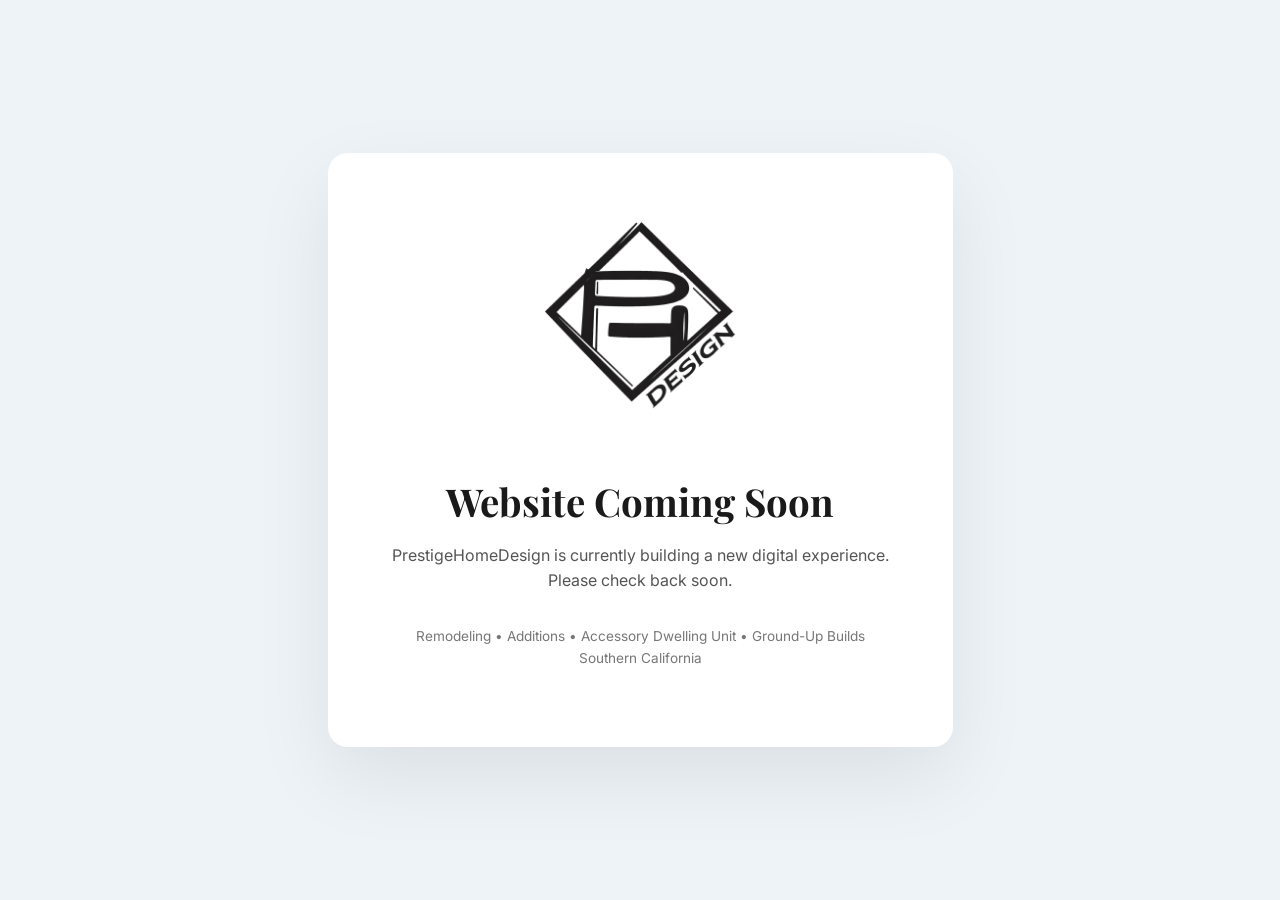
==== index.html @ 2f7fb012 "Update index.html" ====
<!DOCTYPE html>
<html lang="en">
<head>
  <meta charset="UTF-8" />
  <meta name="viewport" content="width=device-width, initial-scale=1" />
  <title>PrestigeHomeDesign | Coming Soon</title>

  <link rel="preconnect" href="https://fonts.googleapis.com">
  <link rel="preconnect" href="https://fonts.gstatic.com" crossorigin>
  <link href="https://fonts.googleapis.com/css2?family=Inter:wght@400;500&family=Playfair+Display:wght@500&display=swap" rel="stylesheet">

  <style>
    body {
      margin: 0;
      min-height: 100vh;
      display: grid;
      place-items: center;
      background: #eef3f8; /* same blue tone */
      font-family: "Inter", sans-serif;
      color: #1a1a1a;
    }

    .card {
      background: #ffffff;
      padding: 4rem;
      border-radius: 20px;
      max-width: 520px;
      text-align: center;
      box-shadow: 0 30px 80px rgba(0,0,0,0.08);
    }

    img {
      max-width: 200px;
      margin-bottom: 2rem;
    }

    h1 {
      font-family: "Playfair Display", serif;
      font-size: 2.4rem;
      margin-bottom: 1rem;
    }

    p {
      color: #555;
      line-height: 1.6;
    }

    .small {
      margin-top: 2rem;
      font-size: 0.85rem;
      color: #777;
    }
  </style>
</head>

<body>
  <div class="card">
    <img src="/assets/uploads/phd-logo.png" alt="PrestigeHomeDesign logo" />

    <h1>Website Coming Soon</h1>
    <p>
      PrestigeHomeDesign is currently building a new digital experience.<br />
      Please check back soon.
    </p>

    <p class="small">
      Remodeling • Additions • Accessory Dwelling Unit • Ground-Up Builds<br />
      Southern California
    </p>
  </div>
</body>
</html>
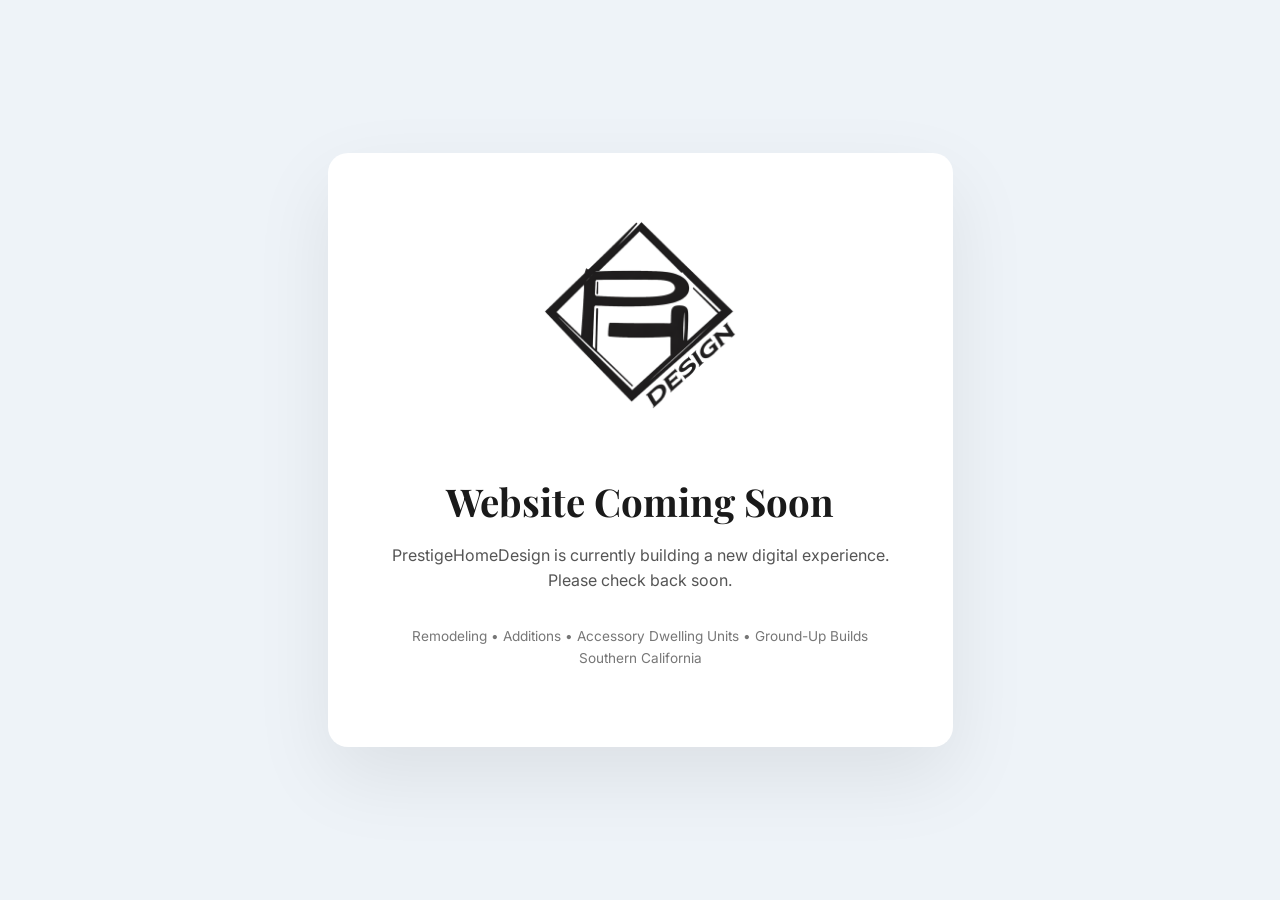
==== commit 5b6ebd6a: "Update index.html" ====
--- a/index.html
+++ b/index.html
@@ -64,7 +64,7 @@
     </p>
 
     <p class="small">
-      Remodeling • Additions • Accessory Dwelling Unit • Ground-Up Builds<br />
+      Remodeling • Additions • Accessory Dwelling Units • Ground-Up Builds<br />
       Southern California
     </p>
   </div>
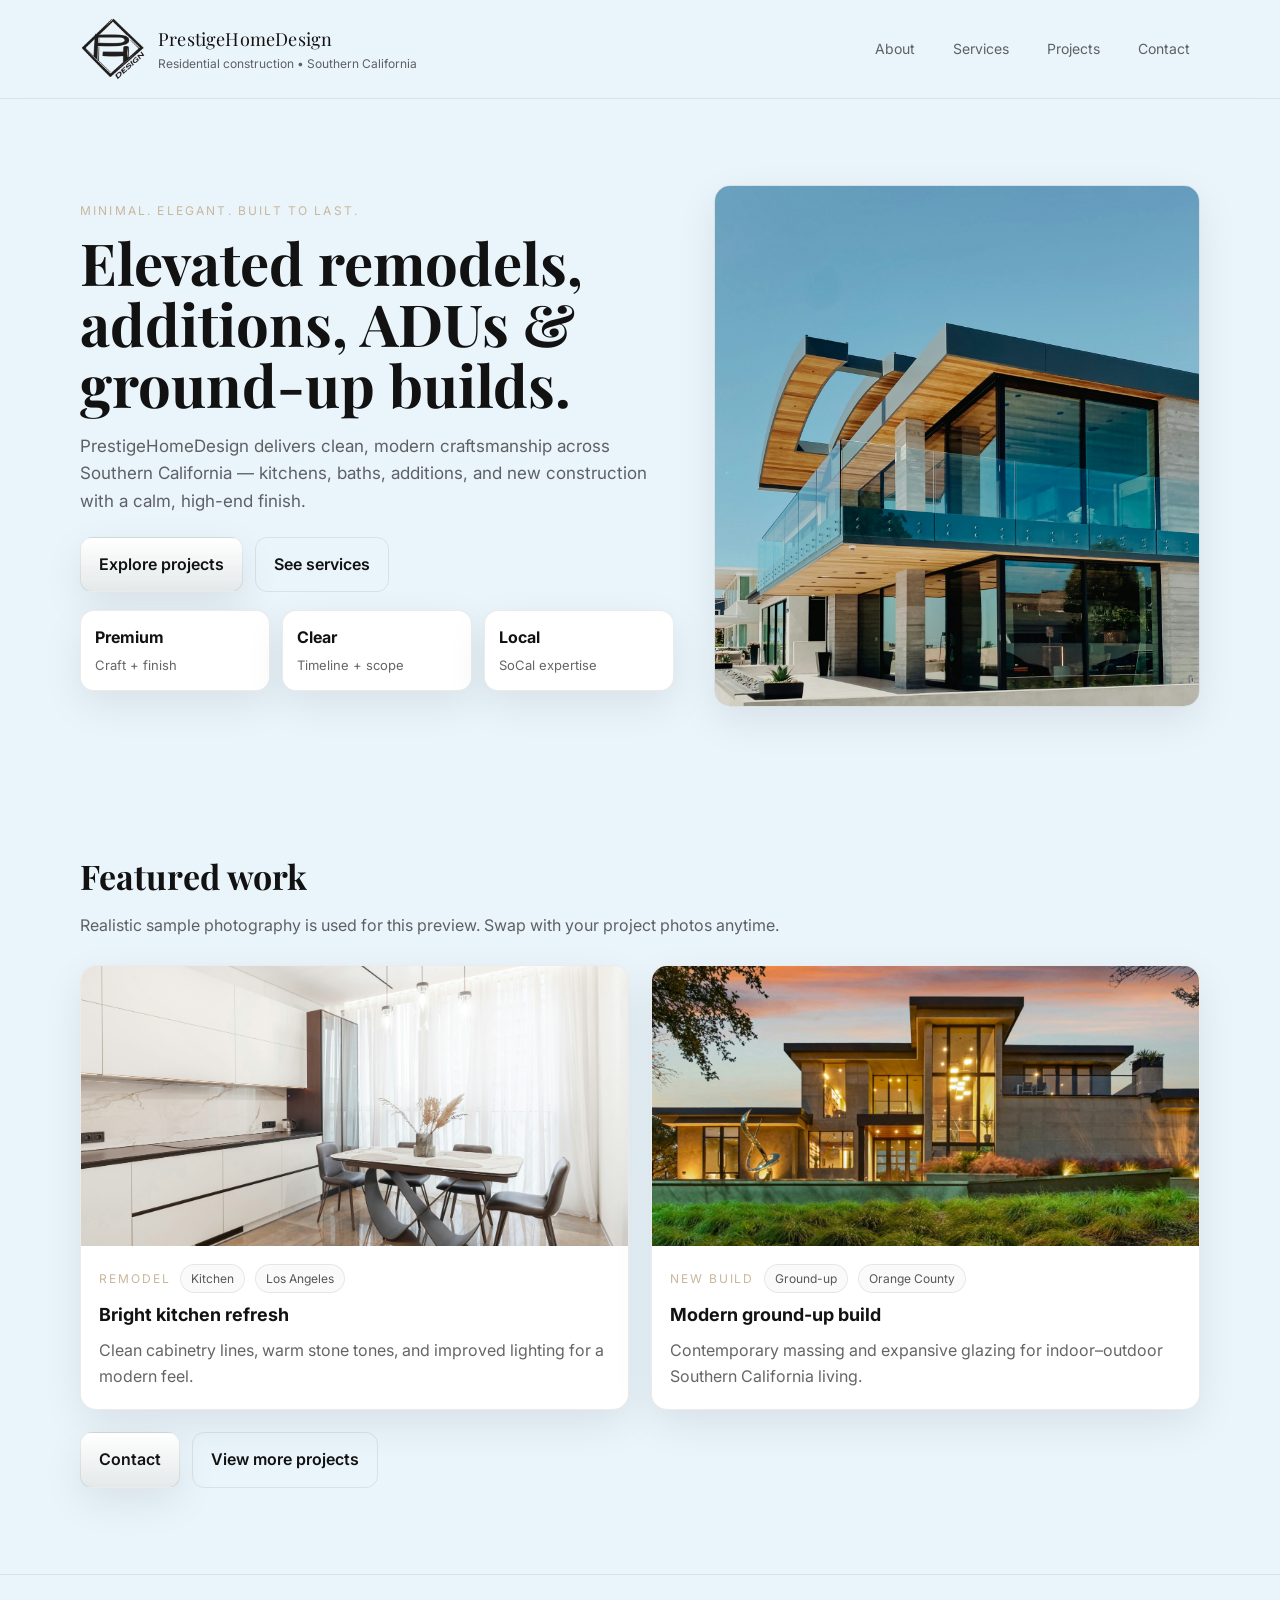
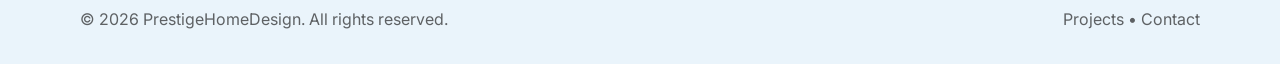
==== commit 64419dd6: "fix" ====
--- a/index.html
+++ b/index.html
@@ -1,72 +1,118 @@
-<!DOCTYPE html>
+<!doctype html>
 <html lang="en">
 <head>
-  <meta charset="UTF-8" />
+  <meta charset="utf-8" />
   <meta name="viewport" content="width=device-width, initial-scale=1" />
-  <title>PrestigeHomeDesign | Coming Soon</title>
+  <meta name="description" content="PrestigeHomeDesign delivers elevated remodels, additions, ADUs, and ground-up builds across Southern California." />
+  <title>PrestigeHomeDesign | Southern California Construction</title>
 
   <link rel="preconnect" href="https://fonts.googleapis.com">
   <link rel="preconnect" href="https://fonts.gstatic.com" crossorigin>
-  <link href="https://fonts.googleapis.com/css2?family=Inter:wght@400;500&family=Playfair+Display:wght@500&display=swap" rel="stylesheet">
+  <link href="https://fonts.googleapis.com/css2?family=Inter:wght@400;600;700&family=Playfair+Display:wght@500;600;700&display=swap" rel="stylesheet">
 
-  <style>
-    body {
-      margin: 0;
-      min-height: 100vh;
-      display: grid;
-      place-items: center;
-      background: #eef3f8; /* same blue tone */
-      font-family: "Inter", sans-serif;
-      color: #1a1a1a;
-    }
+  <link rel="stylesheet" href="styles.css" />
+  <script defer src="script.js"></script>
+  <script defer src="cms-content.js"></script>
+  <script src="https://identity.netlify.com/v1/netlify-identity-widget.js"></script>
+</head>
+<body data-page="home">
+  <a class="skip-link" href="#main">Skip to content</a>
 
-    .card {
-      background: #ffffff;
-      padding: 4rem;
-      border-radius: 20px;
-      max-width: 520px;
-      text-align: center;
-      box-shadow: 0 30px 80px rgba(0,0,0,0.08);
-    }
+  <header class="site-header">
+    <div class="container header-inner">
+      <a class="brand" href="index.html" aria-label="PrestigeHomeDesign Home">
+        <img id="brandLogo" class="brand-logo" src="" alt="PrestigeHomeDesign logo" hidden />
+        <div>
+          <div class="brand-name" id="brandName">PrestigeHomeDesign</div>
+          <div class="brand-tag" id="brandTagline">Residential construction • Southern California</div>
+        </div>
+      </a>
 
-    img {
-      max-width: 200px;
-      margin-bottom: 2rem;
-    }
+      <nav class="nav" aria-label="Primary navigation">
+        <button class="mobile-toggle" type="button" data-nav-toggle aria-expanded="false" aria-controls="nav-links">
+          Menu
+        </button>
+        <div id="nav-links" class="nav-links" data-nav-links>
+          <a href="about.html">About</a>
+          <a href="services.html">Services</a>
+          <a href="projects.html">Projects</a>
+          <a href="contact.html">Contact</a>
+        </div>
+      </nav>
+    </div>
+  </header>
 
-    h1 {
-      font-family: "Playfair Display", serif;
-      font-size: 2.4rem;
-      margin-bottom: 1rem;
-    }
+  <main id="main">
+    <!-- HERO (matches your screenshot 1) -->
+    <section class="hero">
+      <div class="container hero-grid">
+        <div>
+          <div class="eyebrow" id="homeEyebrow">Minimal. Elegant. Built to last.</div>
+          <h1 id="homeHeadline">Elevated remodels, additions, ADUs & ground-up builds.</h1>
+          <p class="lead" id="homeLead">
+            PrestigeHomeDesign delivers clean, modern craftsmanship across Southern California — kitchens, baths,
+            additions, and new construction with a calm, high-end finish.
+          </p>
 
-    p {
-      color: #555;
-      line-height: 1.6;
-    }
+          <div class="actions">
+            <a class="btn btn-accent" id="ctaPrimary" href="projects.html">Explore projects</a>
+            <a class="btn btn-ghost" id="ctaSecondary" href="services.html">See services</a>
+          </div>
 
-    .small {
-      margin-top: 2rem;
-      font-size: 0.85rem;
-      color: #777;
-    }
-  </style>
-</head>
+          <div class="metrics" aria-label="Highlights">
+            <div class="metric">
+              <span class="metric-value" id="m1Value">Premium</span>
+              <span class="metric-label" id="m1Label">Craft + finish</span>
+            </div>
+            <div class="metric">
+              <span class="metric-value" id="m2Value">Clear</span>
+              <span class="metric-label" id="m2Label">Timeline + scope</span>
+            </div>
+            <div class="metric">
+              <span class="metric-value" id="m3Value">Local</span>
+              <span class="metric-label" id="m3Label">SoCal expertise</span>
+            </div>
+          </div>
+        </div>
 
-<body>
-  <div class="card">
-    <img src="/assets/uploads/phd-logo.png" alt="PrestigeHomeDesign logo" />
+        <div class="hero-media" aria-label="Modern Southern California home exterior">
+          <img id="homeHeroImage" src="assets/img/hero-home.jpg" alt="Modern coastal home exterior with glass balcony and warm wood accents" />
+        </div>
+      </div>
+    </section>
 
-    <h1>Website Coming Soon</h1>
-    <p>
-      PrestigeHomeDesign is currently building a new digital experience.<br />
-      Please check back soon.
-    </p>
+    <!-- FEATURED WORK (matches your screenshot 2) -->
+    <section class="section">
+      <div class="container">
+        <div class="section-head">
+          <h2>Featured work</h2>
+          <p>Realistic sample photography is used for this preview. Swap with your project photos anytime.</p>
+        </div>
 
-    <p class="small">
-      Remodeling • Additions • Accessory Dwelling Units • Ground-Up Builds<br />
-      Southern California
-    </p>
-  </div>
+        <!-- Populated from content/projects.json (first 2 projects) -->
+        <div class="grid" id="featuredGrid" aria-label="Featured projects"></div>
+
+        <div class="actions" style="margin-top:22px;">
+          <a class="btn btn-accent" href="contact.html#form">Contact</a>
+          <a class="btn btn-ghost" href="projects.html">View more projects</a>
+        </div>
+      </div>
+    </section>
+  </main>
+
+  <footer class="site-footer">
+    <div class="container footer-inner">
+      <div>© <span id="year"></span> <span id="footerBrand">PrestigeHomeDesign</span>. All rights reserved.</div>
+      <div>
+        <a href="projects.html">Projects</a> •
+        <a href="contact.html">Contact</a>
+      </div>
+    </div>
+  </footer>
+
+  <script>
+    document.getElementById('year').textContent = new Date().getFullYear();
+  </script>
 </body>
 </html>
+
--- a/styles.css
+++ b/styles.css
@@ -0,0 +1,576 @@
+
+:root {
+  --bg: #eaf4fb;
+  --panel: #ffffff;
+  --text: #121212;
+  --muted: rgba(18, 18, 18, 0.65);
+  --line: rgba(0, 0, 0, 0.08);
+  --accent: #c9b79c; /* warm stone / SoCal luxury */
+  --shadow: 0 14px 40px rgba(0, 0, 0, 0.08);
+  --radius: 16px;
+  --container: 1120px;
+}
+
+* { box-sizing: border-box; }
+html { scroll-behavior: smooth; }
+body {
+  margin: 0;
+  background: var(--bg);
+  color: var(--text);
+  font-family: "Inter", system-ui, -apple-system, Segoe UI, Roboto, Arial, sans-serif;
+  line-height: 1.6;
+}
+
+img { max-width: 100%; display: block; }
+a { color: inherit; text-decoration: none; }
+a:hover { opacity: 0.85; }
+
+.container {
+  width: min(var(--container), calc(100% - 48px));
+  margin: 0 auto;
+}
+
+.skip-link {
+  position: absolute;
+  left: -999px;
+  top: 8px;
+  padding: 10px 12px;
+  background: #fff;
+  border: 1px solid var(--line);
+  border-radius: 10px;
+  z-index: 9999;
+}
+.skip-link:focus { left: 12px; }
+
+/* HEADER */
+.site-header {
+  position: sticky;
+  top: 0;
+  z-index: 50;
+  background: rgba(234, 244, 251, 0.92);
+  backdrop-filter: blur(10px);
+  border-bottom: 1px solid var(--line);
+}
+
+.header-inner {
+  display: flex;
+  justify-content: space-between;
+  align-items: center;
+  gap: 18px;
+  padding: 16px 0;
+}
+
+.brand {
+  display: flex;
+  align-items: center;
+  gap: 12px;
+  min-width: 220px;
+}
+.brand-mark {
+  width: 42px;
+  height: 42px;
+  border-radius: 10px;
+  display: grid;
+  place-items: center;
+  font-weight: 700;
+  border: 1px solid var(--line);
+  background: #fff;
+}
+.brand-name {
+  font-family: "Playfair Display", serif;
+  font-size: 18px;
+  letter-spacing: 0.01em;
+}
+.brand-tag {
+  font-size: 12px;
+  color: var(--muted);
+}
+
+.nav {
+  display: flex;
+  align-items: center;
+  gap: 14px;
+}
+
+.nav-links {
+  display: flex;
+  gap: 18px;
+  align-items: center;
+}
+
+.nav-links a {
+  font-size: 14px;
+  color: var(--muted);
+  padding: 8px 10px;
+  border-radius: 10px;
+}
+.nav-links a[aria-current="page"] {
+  color: var(--text);
+  background: rgba(0,0,0,0.04);
+  border: 1px solid var(--line);
+}
+.nav-links a:hover { color: var(--text); }
+
+.mobile-toggle {
+  display: none;
+  border: 1px solid var(--line);
+  background: #fff;
+  border-radius: 12px;
+  padding: 10px 12px;
+  cursor: pointer;
+}
+
+/* HERO */
+.hero {
+  padding: 86px 0 56px;
+}
+
+.hero-grid {
+  display: grid;
+  grid-template-columns: 1.1fr 0.9fr;
+  gap: 40px;
+  align-items: center;
+}
+
+.eyebrow {
+  text-transform: uppercase;
+  letter-spacing: 0.18em;
+  font-size: 12px;
+  color: var(--accent);
+  margin-bottom: 12px;
+}
+
+h1 {
+  font-family: "Playfair Display", serif;
+  font-size: clamp(40px, 5vw, 58px);
+  line-height: 1.05;
+  margin: 0 0 18px;
+}
+
+.lead {
+  font-size: 17px;
+  color: var(--muted);
+  max-width: 56ch;
+  margin: 0 0 22px;
+}
+
+.actions {
+  display: flex;
+  flex-wrap: wrap;
+  gap: 12px;
+  margin-top: 18px;
+}
+
+/* BUTTONS */
+.btn {
+  display: inline-flex;
+  align-items: center;
+  justify-content: center;
+  padding: 14px 18px;
+  border-radius: 12px;
+  border: 1px solid var(--line);
+  background: var(--panel);
+  box-shadow: var(--shadow);
+  transition: transform 0.2s ease, box-shadow 0.2s ease;
+  font-weight: 600;
+}
+.btn:hover {
+  transform: translateY(-2px);
+  box-shadow: 0 18px 50px rgba(0, 0, 0, 0.10);
+}
+.btn-ghost {
+  background: transparent;
+  box-shadow: none;
+}
+.btn-accent {
+  background: linear-gradient(180deg, #fff, rgba(201, 183, 156, 0.18));
+}
+
+.hero-media {
+  border-radius: var(--radius);
+  border: 1px solid var(--line);
+  overflow: hidden;
+  box-shadow: var(--shadow);
+}
+.hero-media img {
+  width: 100%;
+  height: 520px;
+  object-fit: cover;
+}
+
+/* SECTIONS */
+.section { padding: 86px 0; }
+ .section.alt { background: transparent; }
+
+.section-head h2 {
+  font-family: "Playfair Display", serif;
+  font-size: 34px;
+  margin: 0 0 10px;
+}
+.section-head p {
+  color: var(--muted);
+  max-width: 76ch;
+  margin: 0 0 26px;
+}
+
+/* CARDS */
+.cards {
+  display: grid;
+  grid-template-columns: repeat(4, 1fr);
+  gap: 22px;
+}
+.card {
+  background: var(--panel);
+  border-radius: var(--radius);
+  padding: 22px;
+  border: 1px solid var(--line);
+  box-shadow: var(--shadow);
+}
+.card h3 { margin: 0 0 8px; font-size: 16px; }
+.card p { margin: 0; color: var(--muted); font-size: 14px; }
+.card .pill {
+  display: inline-flex;
+  gap: 8px;
+  align-items: center;
+  font-size: 12px;
+  color: rgba(18,18,18,0.70);
+  border: 1px solid var(--line);
+  background: rgba(0,0,0,0.02);
+  padding: 6px 10px;
+  border-radius: 999px;
+  margin-bottom: 12px;
+}
+
+/* PROJECTS GRID */
+.grid {
+  display: grid;
+  grid-template-columns: repeat(12, 1fr);
+  gap: 22px;
+}
+
+.project-card {
+  grid-column: span 6;
+  background: var(--panel);
+  border: 1px solid var(--line);
+  border-radius: var(--radius);
+  overflow: hidden;
+  box-shadow: var(--shadow);
+  display: flex;
+  flex-direction: column;
+}
+.project-card img {
+  height: 280px;
+  object-fit: cover;
+  width: 100%;
+}
+.project-card .content {
+  padding: 18px 18px 20px;
+}
+.project-card .meta {
+  display: flex;
+  flex-wrap: wrap;
+  gap: 10px;
+  align-items: center;
+  margin-bottom: 8px;
+}
+.kicker {
+  font-size: 12px;
+  letter-spacing: 0.16em;
+  text-transform: uppercase;
+  color: var(--accent);
+}
+.badge {
+  font-size: 12px;
+  color: rgba(18,18,18,0.70);
+  border: 1px solid var(--line);
+  border-radius: 999px;
+  padding: 4px 10px;
+  background: rgba(0,0,0,0.02);
+}
+.project-card h3 {
+  font-size: 18px;
+  margin: 0 0 8px;
+}
+.project-card p { margin: 0; color: var(--muted); }
+
+.note {
+  padding: 16px 18px;
+  border-radius: var(--radius);
+  border: 1px solid var(--line);
+  background: rgba(201,183,156,0.12);
+  color: rgba(18,18,18,0.78);
+}
+
+/* FORM */
+.form {
+  background: var(--panel);
+  border: 1px solid var(--line);
+  border-radius: var(--radius);
+  padding: 22px;
+  box-shadow: var(--shadow);
+  max-width: 720px;
+}
+.field {
+  display: flex;
+  flex-direction: column;
+  gap: 8px;
+  margin-bottom: 14px;
+}
+label { font-weight: 600; font-size: 14px; }
+input, textarea, select {
+  font: inherit;
+  padding: 12px 12px;
+  border-radius: 12px;
+  border: 1px solid var(--line);
+  background: #fff;
+}
+textarea { min-height: 140px; resize: vertical; }
+
+.inline {
+  display: grid;
+  grid-template-columns: repeat(2, 1fr);
+  gap: 14px;
+}
+
+/* FOOTER */
+
+.site-footer {
+  border-top: 1px solid var(--line);
+  padding: 32px 0;
+  background: var(--bg);
+}
+.footer-inner {
+  display: flex;
+  justify-content: space-between;
+  gap: 14px;
+  align-items: center;
+  color: var(--muted);
+  flex-wrap: wrap;
+}
+
+/* RESPONSIVE */
+@media (max-width: 980px) {
+  .hero-grid { grid-template-columns: 1fr; }
+  .hero-media img { height: 420px; }
+  .cards { grid-template-columns: repeat(2, 1fr); }
+  .project-card { grid-column: span 12; }
+}
+
+@media (max-width: 720px) {
+  .mobile-toggle { display: inline-flex; }
+  .nav-links {
+    display: none;
+    position: absolute;
+    right: 24px;
+    top: 76px;
+    flex-direction: column;
+    align-items: stretch;
+    gap: 8px;
+    background: #fff;
+    border: 1px solid var(--line);
+    border-radius: 14px;
+    padding: 10px;
+    box-shadow: var(--shadow);
+    min-width: 220px;
+  }
+  .nav-links.is-open { display: flex; }
+  .cards { grid-template-columns: 1fr; }
+  .inline { grid-template-columns: 1fr; }
+  .container { width: min(var(--container), calc(100% - 32px)); }
+}
+
+
+/* --- Layout updates (Screenshot-inspired) --- */
+.actions {
+  display: flex;
+  gap: 12px;
+  flex-wrap: wrap;
+}
+.actions[style*="justify-content:center"] { justify-content: center; }
+
+.hero-grid .actions { margin-top: 18px; }
+
+.services-slab {
+  background: var(--bg);
+  padding: 96px 0;
+}
+.services-head {
+  text-align: center;
+  max-width: 74ch;
+  margin: 0 auto 36px;
+}
+.services-title {
+  font-family: "Playfair Display", serif;
+  font-style: italic;
+  font-weight: 600;
+  font-size: 44px;
+  margin: 0 0 14px;
+}
+.services-lead {
+  margin: 0 auto;
+  color: var(--muted);
+  font-size: 16px;
+}
+
+.services-grid {
+  display: grid;
+  grid-template-columns: repeat(2, 1fr);
+  gap: 2.5rem;
+}
+
+
+.service-card {
+  background: var(--panel);
+  border: 1px solid var(--line);
+  border-radius: var(--radius);
+  padding: 28px;
+  box-shadow: var(--shadow);
+  text-align: center;
+}
+.service-card h3 {
+  margin: 0 0 10px;
+  font-family: "Playfair Display", serif;
+  font-size: 22px;
+}
+.service-card p { margin: 0; color: var(--muted); }
+
+.service-card .bullets {
+  list-style: none;
+  padding: 0;
+  margin: 14px 0 0;
+  color: var(--muted);
+  font-size: 14px;
+}
+.service-card .bullets li { margin: 6px 0; }
+
+.about-grid {
+  display: grid;
+  grid-template-columns: 1.1fr 0.9fr;
+  gap: 48px;
+  align-items: start;
+}
+.about-title {
+  font-family: "Playfair Display", serif;
+  font-style: italic;
+  font-weight: 600;
+  font-size: 56px;
+  line-height: 1.05;
+  margin: 0 0 18px;
+}
+.about-lead {
+  margin: 0 0 18px;
+  color: var(--muted);
+  max-width: 60ch;
+}
+.about-body p { color: var(--muted); margin: 0 0 14px; }
+
+.about-media {
+  background: #d9ecfb;
+  border-radius: var(--radius);
+  overflow: hidden;
+  box-shadow: var(--shadow);
+  border: 1px solid var(--line);
+}
+.about-media img {
+  width: 100%;
+  height: 520px;
+  object-fit: cover;
+  display: block;
+}
+
+/* Responsive tweaks */
+@media (max-width: 900px) {
+  .services-grid { grid-template-columns: 1fr; }
+  .about-grid { grid-template-columns: 1fr; }
+  .about-title { font-size: 44px; }
+  .about-media img { height: 360px; }
+}
+
+/* --- CMS + Logo --- */
+.brand-logo{
+  width:66px;
+  height:66px;
+  object-fit:contain;
+  background:transparent;
+  border:none;
+  border-radius:0;
+  transform: translateZ(0);
+  transition: transform 180ms ease, filter 180ms ease;
+}
+
+/* Subtle logo hover animation */
+.brand:hover .brand-logo{
+  transform: scale(1.045) translateY(-1px);
+  filter: drop-shadow(0 10px 18px rgba(0,0,0,0.08));
+}
+/* --- Home hero metrics (CMS) --- */
+.metrics{
+  display:grid;
+  grid-template-columns:repeat(3,minmax(0,1fr));
+  gap:12px;
+  margin-top:18px;
+}
+.metric{
+  background:#fff;
+  border:1px solid var(--line);
+  border-radius:14px;
+  padding:14px;
+  box-shadow: var(--shadow);
+}
+.metric-value{display:block;font-weight:700;}
+.metric-label{display:block;color:var(--muted);font-size:13px;margin-top:4px;}
+
+@media (max-width: 900px){
+  .metrics{grid-template-columns:1fr;}
+}
+
+/* --- Contact cards --- */
+.contact-cards{
+  display:grid;
+  grid-template-columns:repeat(2,minmax(0,1fr));
+  gap:16px;
+  margin: 18px 0 26px;
+}
+.contact-card{
+  display:flex;
+  flex-direction:column;
+  gap:6px;
+  padding:16px;
+  border-radius:16px;
+  background:#fff;
+  border:1px solid var(--line);
+  box-shadow: var(--shadow);
+}
+.contact-card span{color:var(--muted); font-size:13px;}
+.contact-card strong{font-size:16px;}
+@media (max-width: 900px){
+  .contact-cards{grid-template-columns:1fr;}
+}
+
+/* === Projects page: TRUE triangle layout (12-col system) === */
+body[data-page="projects"] #projectsGallery {
+  display: grid;
+  grid-template-columns: repeat(12, 1fr);
+  gap: 22px;
+}
+
+/* First two cards: normal left / right */
+body[data-page="projects"] #projectsGallery > .project-card:nth-child(1),
+body[data-page="projects"] #projectsGallery > .project-card:nth-child(2) {
+  grid-column: span 6;
+}
+
+/* Third card: centered under top two */
+body[data-page="projects"] #projectsGallery > .project-card:nth-child(3) {
+  grid-column: 4 / span 6; /* center in 12-col grid */
+}
+
+/* Mobile: stack */
+@media (max-width: 980px) {
+  body[data-page="projects"] #projectsGallery > .project-card {
+    grid-column: span 12 !important;
+  }
+}
+
+
+
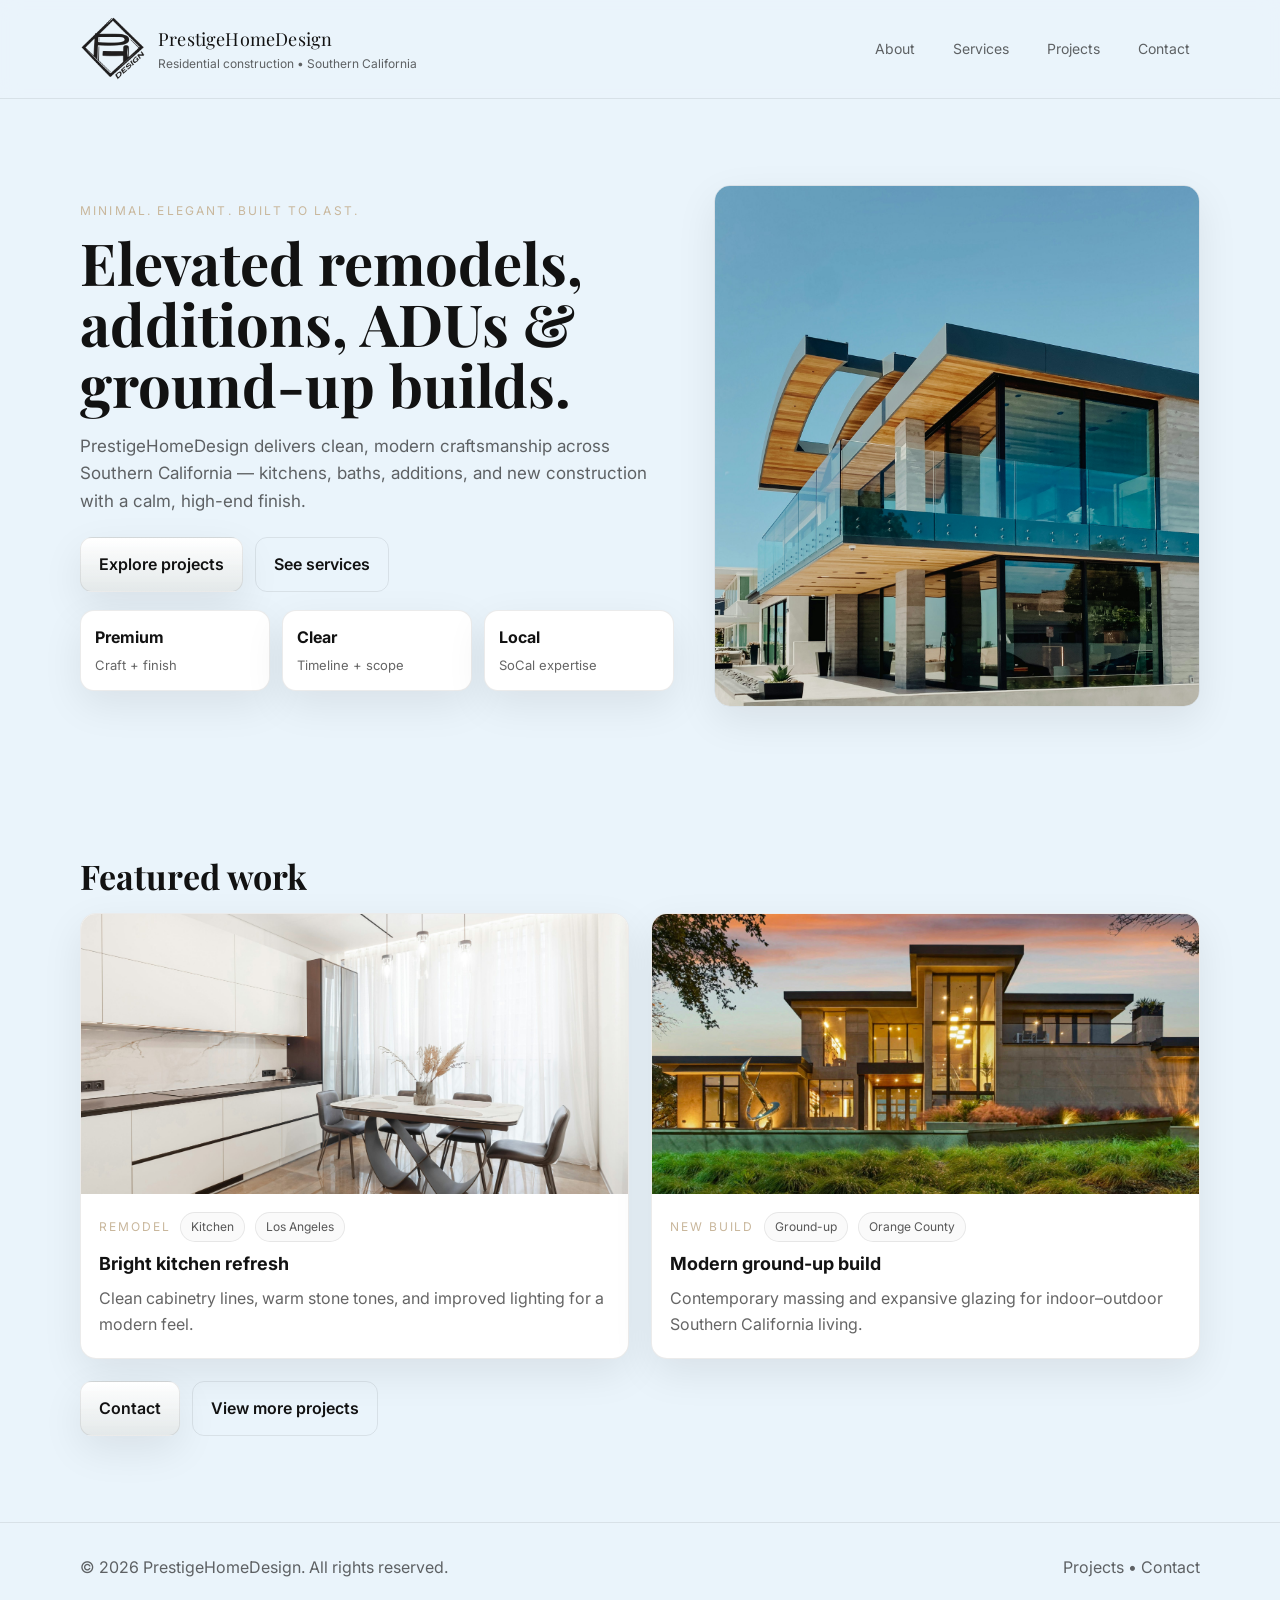
==== commit aa29ba5f: "Update index.html" ====
--- a/index.html
+++ b/index.html
@@ -86,7 +86,6 @@
       <div class="container">
         <div class="section-head">
           <h2>Featured work</h2>
-          <p>Realistic sample photography is used for this preview. Swap with your project photos anytime.</p>
         </div>
 
         <!-- Populated from content/projects.json (first 2 projects) -->
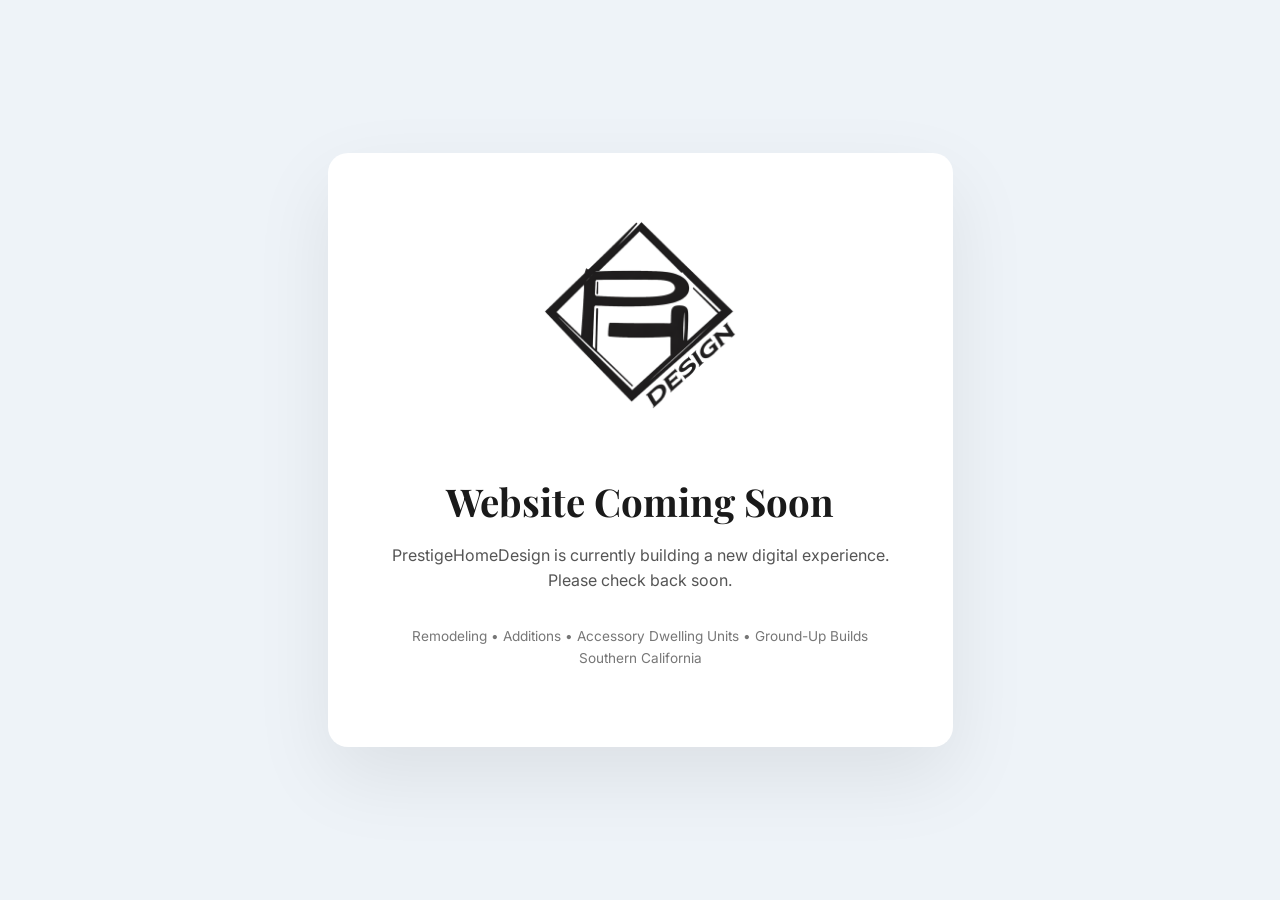
==== commit 22af9c3b: "Update index.html" ====
--- a/index.html
+++ b/index.html
@@ -1,117 +1,75 @@
-<!doctype html>
+<!DOCTYPE html>
 <html lang="en">
 <head>
-  <meta charset="utf-8" />
+  <meta charset="UTF-8" />
   <meta name="viewport" content="width=device-width, initial-scale=1" />
-  <meta name="description" content="PrestigeHomeDesign delivers elevated remodels, additions, ADUs, and ground-up builds across Southern California." />
-  <title>PrestigeHomeDesign | Southern California Construction</title>
+  <title>PrestigeHomeDesign | Coming Soon</title>
 
   <link rel="preconnect" href="https://fonts.googleapis.com">
   <link rel="preconnect" href="https://fonts.gstatic.com" crossorigin>
-  <link href="https://fonts.googleapis.com/css2?family=Inter:wght@400;600;700&family=Playfair+Display:wght@500;600;700&display=swap" rel="stylesheet">
+  <link href="https://fonts.googleapis.com/css2?family=Inter:wght@400;500&family=Playfair+Display:wght@500&display=swap" rel="stylesheet">
 
-  <link rel="stylesheet" href="styles.css" />
-  <script defer src="script.js"></script>
-  <script defer src="cms-content.js"></script>
-  <script src="https://identity.netlify.com/v1/netlify-identity-widget.js"></script>
+  <style>
+    body {
+      margin: 0;
+      min-height: 100vh;
+      display: grid;
+      place-items: center;
+      background: #eef3f8; /* same blue tone */
+      font-family: "Inter", sans-serif;
+      color: #1a1a1a;
+    }
+
+    .card {
+      background: #ffffff;
+      padding: 4rem;
+      border-radius: 20px;
+      max-width: 520px;
+      text-align: center;
+      box-shadow: 0 30px 80px rgba(0,0,0,0.08);
+    }
+
+    img {
+      max-width: 200px;
+      margin-bottom: 2rem;
+    }
+
+    h1 {
+      font-family: "Playfair Display", serif;
+      font-size: 2.4rem;
+      margin-bottom: 1rem;
+    }
+
+    p {
+      color: #555;
+      line-height: 1.6;
+    }
+
+    .small {
+      margin-top: 2rem;
+      font-size: 0.85rem;
+      color: #777;
+    }
+  </style>
 </head>
-<body data-page="home">
-  <a class="skip-link" href="#main">Skip to content</a>
 
-  <header class="site-header">
-    <div class="container header-inner">
-      <a class="brand" href="index.html" aria-label="PrestigeHomeDesign Home">
-        <img id="brandLogo" class="brand-logo" src="" alt="PrestigeHomeDesign logo" hidden />
-        <div>
-          <div class="brand-name" id="brandName">PrestigeHomeDesign</div>
-          <div class="brand-tag" id="brandTagline">Residential construction • Southern California</div>
-        </div>
-      </a>
+<body>
+  <div class="card">
+    <img src="/assets/uploads/phd-logo.png" alt="PrestigeHomeDesign logo" />
 
-      <nav class="nav" aria-label="Primary navigation">
-        <button class="mobile-toggle" type="button" data-nav-toggle aria-expanded="false" aria-controls="nav-links">
-          Menu
-        </button>
-        <div id="nav-links" class="nav-links" data-nav-links>
-          <a href="about.html">About</a>
-          <a href="services.html">Services</a>
-          <a href="projects.html">Projects</a>
-          <a href="contact.html">Contact</a>
-        </div>
-      </nav>
-    </div>
-  </header>
+    <h1>Website Coming Soon</h1>
+    <p>
+      PrestigeHomeDesign is currently building a new digital experience.<br />
+      Please check back soon.
+    </p>
 
-  <main id="main">
-    <!-- HERO (matches your screenshot 1) -->
-    <section class="hero">
-      <div class="container hero-grid">
-        <div>
-          <div class="eyebrow" id="homeEyebrow">Minimal. Elegant. Built to last.</div>
-          <h1 id="homeHeadline">Elevated remodels, additions, ADUs & ground-up builds.</h1>
-          <p class="lead" id="homeLead">
-            PrestigeHomeDesign delivers clean, modern craftsmanship across Southern California — kitchens, baths,
-            additions, and new construction with a calm, high-end finish.
-          </p>
-
-          <div class="actions">
-            <a class="btn btn-accent" id="ctaPrimary" href="projects.html">Explore projects</a>
-            <a class="btn btn-ghost" id="ctaSecondary" href="services.html">See services</a>
-          </div>
-
-          <div class="metrics" aria-label="Highlights">
-            <div class="metric">
-              <span class="metric-value" id="m1Value">Premium</span>
-              <span class="metric-label" id="m1Label">Craft + finish</span>
-            </div>
-            <div class="metric">
-              <span class="metric-value" id="m2Value">Clear</span>
-              <span class="metric-label" id="m2Label">Timeline + scope</span>
-            </div>
-            <div class="metric">
-              <span class="metric-value" id="m3Value">Local</span>
-              <span class="metric-label" id="m3Label">SoCal expertise</span>
-            </div>
-          </div>
-        </div>
-
-        <div class="hero-media" aria-label="Modern Southern California home exterior">
-          <img id="homeHeroImage" src="assets/img/hero-home.jpg" alt="Modern coastal home exterior with glass balcony and warm wood accents" />
-        </div>
-      </div>
-    </section>
-
-    <!-- FEATURED WORK (matches your screenshot 2) -->
-    <section class="section">
-      <div class="container">
-        <div class="section-head">
-          <h2>Featured work</h2>
-        </div>
-
-        <!-- Populated from content/projects.json (first 2 projects) -->
-        <div class="grid" id="featuredGrid" aria-label="Featured projects"></div>
-
-        <div class="actions" style="margin-top:22px;">
-          <a class="btn btn-accent" href="contact.html#form">Contact</a>
-          <a class="btn btn-ghost" href="projects.html">View more projects</a>
-        </div>
-      </div>
-    </section>
-  </main>
-
-  <footer class="site-footer">
-    <div class="container footer-inner">
-      <div>© <span id="year"></span> <span id="footerBrand">PrestigeHomeDesign</span>. All rights reserved.</div>
-      <div>
-        <a href="projects.html">Projects</a> •
-        <a href="contact.html">Contact</a>
-      </div>
-    </div>
-  </footer>
-
-  <script>
-    document.getElementById('year').textContent = new Date().getFullYear();
-  </script>
+    <p class="small">
+      Remodeling • Additions • Accessory Dwelling Units • Ground-Up Builds<br />
+      Southern California
+    </p>
+  </div>
 </body>
 </html>
 
+
+    
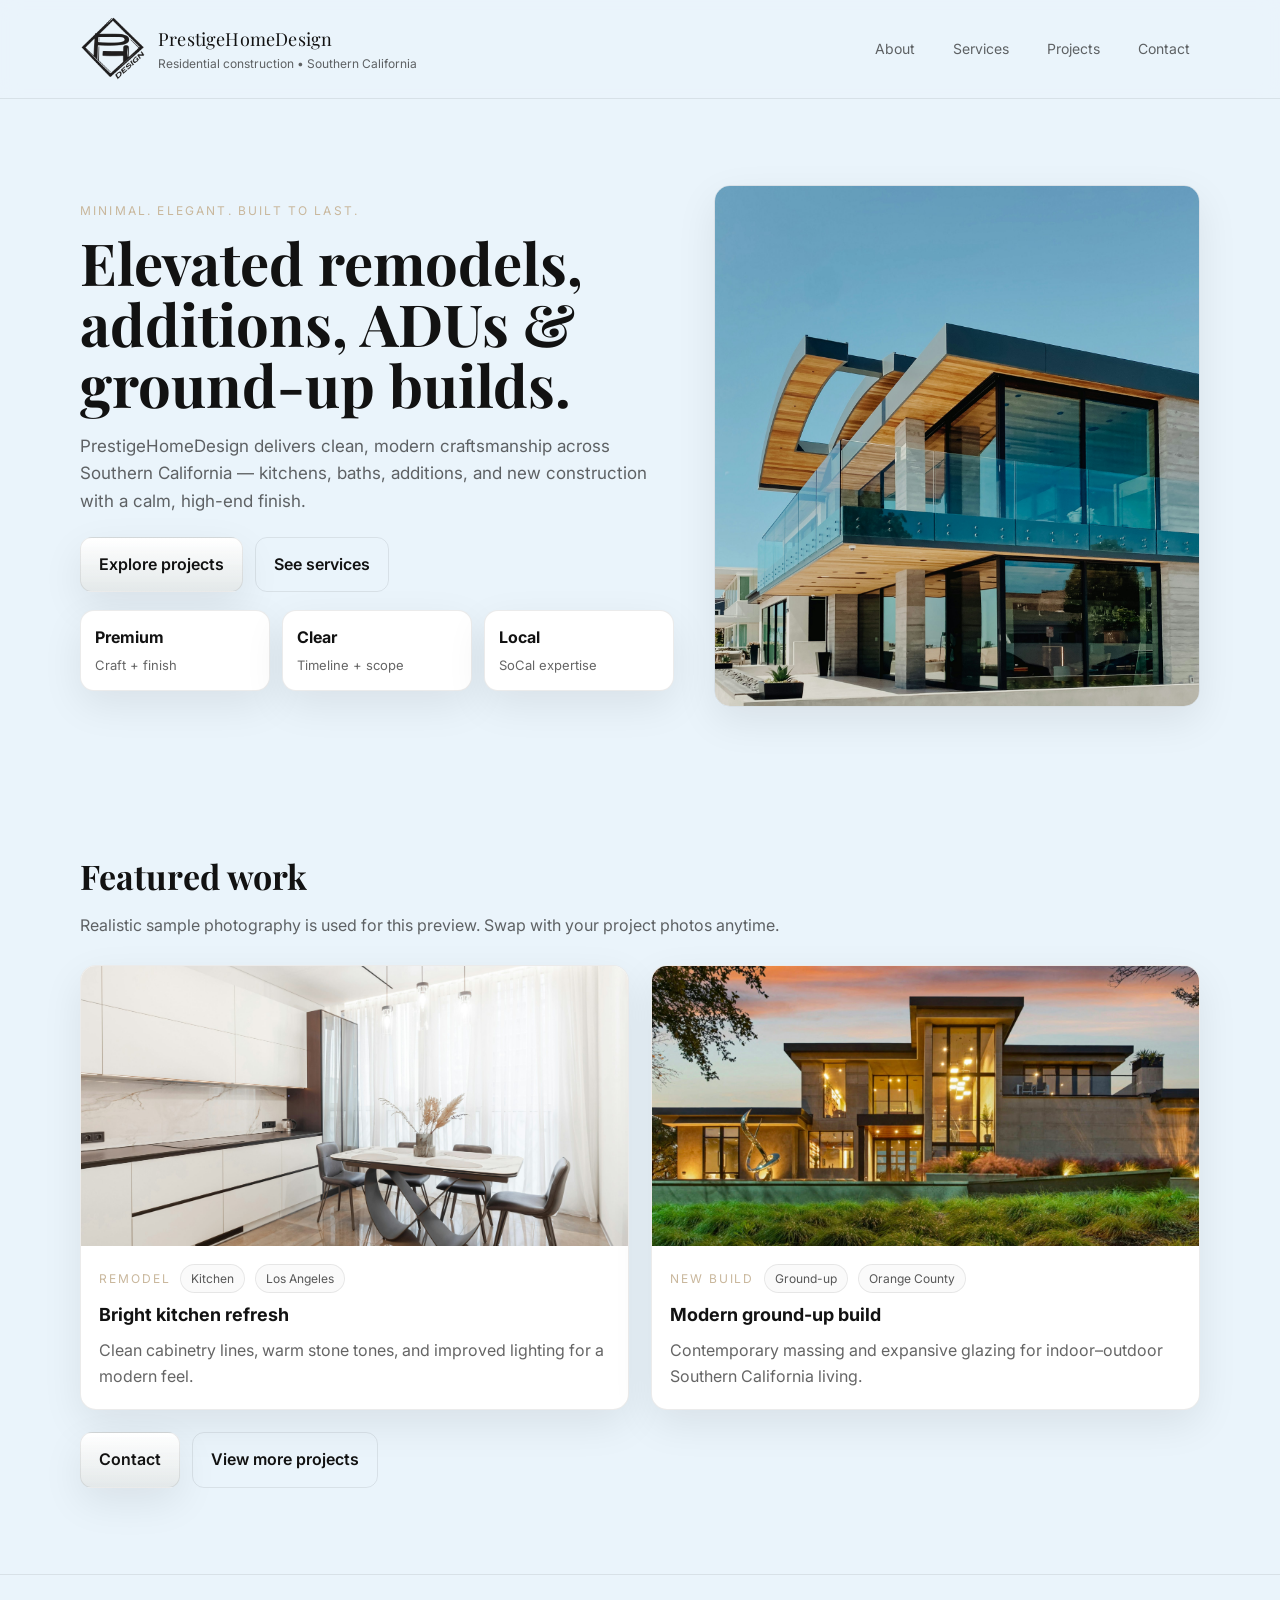
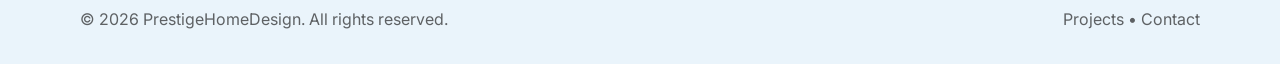
==== commit d8b0eb84: "Fix working" ====
--- a/index.html
+++ b/index.html
@@ -1,75 +1,119 @@
-<!DOCTYPE html>
+<!doctype html>
 <html lang="en">
 <head>
-  <meta charset="UTF-8" />
+  <meta charset="utf-8" />
   <meta name="viewport" content="width=device-width, initial-scale=1" />
-  <title>PrestigeHomeDesign | Coming Soon</title>
+  <meta name="description" content="PrestigeHomeDesign delivers elevated remodels, additions, ADUs, and ground-up builds across Southern California." />
+  <title>PrestigeHomeDesign | Southern California Construction</title>
 
   <link rel="preconnect" href="https://fonts.googleapis.com">
   <link rel="preconnect" href="https://fonts.gstatic.com" crossorigin>
-  <link href="https://fonts.googleapis.com/css2?family=Inter:wght@400;500&family=Playfair+Display:wght@500&display=swap" rel="stylesheet">
+  <link href="https://fonts.googleapis.com/css2?family=Inter:wght@400;600;700&family=Playfair+Display:wght@500;600;700&display=swap" rel="stylesheet">
 
-  <style>
-    body {
-      margin: 0;
-      min-height: 100vh;
-      display: grid;
-      place-items: center;
-      background: #eef3f8; /* same blue tone */
-      font-family: "Inter", sans-serif;
-      color: #1a1a1a;
-    }
+  <link rel="stylesheet" href="styles.css" />
+  <script defer src="script.js"></script>
+  <script defer src="cms-content.js"></script>
+  <script src="https://identity.netlify.com/v1/netlify-identity-widget.js"></script>
+</head>
+<body data-page="home">
+  <a class="skip-link" href="#main">Skip to content</a>
 
-    .card {
-      background: #ffffff;
-      padding: 4rem;
-      border-radius: 20px;
-      max-width: 520px;
-      text-align: center;
-      box-shadow: 0 30px 80px rgba(0,0,0,0.08);
-    }
+  <header class="site-header">
+    <div class="container header-inner">
+      <a class="brand" href="index.html" aria-label="PrestigeHomeDesign Home">
+        <img id="brandLogo" class="brand-logo" src="" alt="PrestigeHomeDesign logo" hidden />
+        <div>
+          <div class="brand-name" id="brandName">PrestigeHomeDesign</div>
+          <div class="brand-tag" id="brandTagline">Residential construction • Southern California</div>
+        </div>
+      </a>
 
-    img {
-      max-width: 200px;
-      margin-bottom: 2rem;
-    }
+      <nav class="nav" aria-label="Primary navigation">
+        <button class="mobile-toggle" type="button" data-nav-toggle aria-expanded="false" aria-controls="nav-links">
+          Menu
+        </button>
+        <div id="nav-links" class="nav-links" data-nav-links>
+          <a href="about.html">About</a>
+          <a href="services.html">Services</a>
+          <a href="projects.html">Projects</a>
+          <a href="contact.html">Contact</a>
+        </div>
+      </nav>
+    </div>
+  </header>
 
-    h1 {
-      font-family: "Playfair Display", serif;
-      font-size: 2.4rem;
-      margin-bottom: 1rem;
-    }
+  <main id="main">
+    <!-- HERO (matches your screenshot 1) -->
+    <section class="hero">
+      <div class="container hero-grid">
+        <div>
+          <div class="eyebrow" id="homeEyebrow">Minimal. Elegant. Built to last.</div>
+          <h1 id="homeHeadline">Elevated remodels, additions, ADUs & ground-up builds.</h1>
+          <p class="lead" id="homeLead">
+            PrestigeHomeDesign delivers clean, modern craftsmanship across Southern California — kitchens, baths,
+            additions, and new construction with a calm, high-end finish.
+          </p>
 
-    p {
-      color: #555;
-      line-height: 1.6;
-    }
+          <div class="actions">
+            <a class="btn btn-accent" id="ctaPrimary" href="projects.html">Explore projects</a>
+            <a class="btn btn-ghost" id="ctaSecondary" href="services.html">See services</a>
+          </div>
 
-    .small {
-      margin-top: 2rem;
-      font-size: 0.85rem;
-      color: #777;
-    }
-  </style>
-</head>
+          <div class="metrics" aria-label="Highlights">
+            <div class="metric">
+              <span class="metric-value" id="m1Value">Premium</span>
+              <span class="metric-label" id="m1Label">Craft + finish</span>
+            </div>
+            <div class="metric">
+              <span class="metric-value" id="m2Value">Clear</span>
+              <span class="metric-label" id="m2Label">Timeline + scope</span>
+            </div>
+            <div class="metric">
+              <span class="metric-value" id="m3Value">Local</span>
+              <span class="metric-label" id="m3Label">SoCal expertise</span>
+            </div>
+          </div>
+        </div>
 
-<body>
-  <div class="card">
-    <img src="/assets/uploads/phd-logo.png" alt="PrestigeHomeDesign logo" />
+        <div class="hero-media" aria-label="Modern Southern California home exterior">
+          <img id="homeHeroImage" src="assets/img/hero-home.jpg" alt="Modern coastal home exterior with glass balcony and warm wood accents" />
+        </div>
+      </div>
+    </section>
 
-    <h1>Website Coming Soon</h1>
-    <p>
-      PrestigeHomeDesign is currently building a new digital experience.<br />
-      Please check back soon.
-    </p>
+    <!-- FEATURED WORK (matches your screenshot 2) -->
+    <section class="section">
+      <div class="container">
+        <div class="section-head">
+          <h2>Featured work</h2>
+          <p>Realistic sample photography is used for this preview. Swap with your project photos anytime.</p>
+        </div>
 
-    <p class="small">
-      Remodeling • Additions • Accessory Dwelling Units • Ground-Up Builds<br />
-      Southern California
-    </p>
-  </div>
+        <!-- Populated from content/projects.json (first 2 projects) -->
+        <div class="grid" id="featuredGrid" aria-label="Featured projects"></div>
+
+        <div class="actions" style="margin-top:22px;">
+          <a class="btn btn-accent" href="contact.html#form">Contact</a>
+          <a class="btn btn-ghost" href="projects.html">View more projects</a>
+        </div>
+      </div>
+    </section>
+  </main>
+
+  <footer class="site-footer">
+    <div class="container footer-inner">
+      <div>© <span id="year"></span> <span id="footerBrand">PrestigeHomeDesign</span>. All rights reserved.</div>
+      <div>
+        <a href="projects.html">Projects</a> •
+        <a href="contact.html">Contact</a>
+      </div>
+    </div>
+  </footer>
+
+  <script>
+    document.getElementById('year').textContent = new Date().getFullYear();
+  </script>
 </body>
 </html>
 
-
     
--- a/styles.css
+++ b/styles.css
@@ -0,0 +1,615 @@
+
+:root {
+  --bg: #eaf4fb;
+  --panel: #ffffff;
+  --text: #121212;
+  --muted: rgba(18, 18, 18, 0.65);
+  --line: rgba(0, 0, 0, 0.08);
+  --accent: #c9b79c; /* warm stone / SoCal luxury */
+  --shadow: 0 14px 40px rgba(0, 0, 0, 0.08);
+  --radius: 16px;
+  --container: 1120px;
+}
+
+* { box-sizing: border-box; }
+html { scroll-behavior: smooth; }
+body {
+  margin: 0;
+  background: var(--bg);
+  color: var(--text);
+  font-family: "Inter", system-ui, -apple-system, Segoe UI, Roboto, Arial, sans-serif;
+  line-height: 1.6;
+}
+
+img { max-width: 100%; display: block; }
+a { color: inherit; text-decoration: none; }
+a:hover { opacity: 0.85; }
+
+.container {
+  width: min(var(--container), calc(100% - 48px));
+  margin: 0 auto;
+}
+
+.skip-link {
+  position: absolute;
+  left: -999px;
+  top: 8px;
+  padding: 10px 12px;
+  background: #fff;
+  border: 1px solid var(--line);
+  border-radius: 10px;
+  z-index: 9999;
+}
+.skip-link:focus { left: 12px; }
+
+/* HEADER */
+.site-header {
+  position: sticky;
+  top: 0;
+  z-index: 50;
+  background: rgba(234, 244, 251, 0.92);
+  backdrop-filter: blur(10px);
+  border-bottom: 1px solid var(--line);
+}
+
+.header-inner {
+  display: flex;
+  justify-content: space-between;
+  align-items: center;
+  gap: 18px;
+  padding: 16px 0;
+}
+
+.brand {
+  display: flex;
+  align-items: center;
+  gap: 12px;
+  min-width: 220px;
+}
+.brand-mark {
+  width: 42px;
+  height: 42px;
+  border-radius: 10px;
+  display: grid;
+  place-items: center;
+  font-weight: 700;
+  border: 1px solid var(--line);
+  background: #fff;
+}
+.brand-name {
+  font-family: "Playfair Display", serif;
+  font-size: 18px;
+  letter-spacing: 0.01em;
+}
+.brand-tag {
+  font-size: 12px;
+  color: var(--muted);
+}
+
+.nav {
+  display: flex;
+  align-items: center;
+  gap: 14px;
+}
+
+.nav-links {
+  display: flex;
+  gap: 18px;
+  align-items: center;
+}
+
+.nav-links a {
+  font-size: 14px;
+  color: var(--muted);
+  padding: 8px 10px;
+  border-radius: 10px;
+}
+.nav-links a[aria-current="page"] {
+  color: var(--text);
+  background: rgba(0,0,0,0.04);
+  border: 1px solid var(--line);
+}
+.nav-links a:hover { color: var(--text); }
+
+.mobile-toggle {
+  display: none;
+  border: 1px solid var(--line);
+  background: #fff;
+  border-radius: 12px;
+  padding: 10px 12px;
+  cursor: pointer;
+}
+
+/* HERO */
+.hero {
+  padding: 86px 0 56px;
+}
+
+.hero-grid {
+  display: grid;
+  grid-template-columns: 1.1fr 0.9fr;
+  gap: 40px;
+  align-items: center;
+}
+
+.eyebrow {
+  text-transform: uppercase;
+  letter-spacing: 0.18em;
+  font-size: 12px;
+  color: var(--accent);
+  margin-bottom: 12px;
+}
+
+h1 {
+  font-family: "Playfair Display", serif;
+  font-size: clamp(40px, 5vw, 58px);
+  line-height: 1.05;
+  margin: 0 0 18px;
+}
+
+.lead {
+  font-size: 17px;
+  color: var(--muted);
+  max-width: 56ch;
+  margin: 0 0 22px;
+}
+
+.actions {
+  display: flex;
+  flex-wrap: wrap;
+  gap: 12px;
+  margin-top: 18px;
+}
+
+/* BUTTONS */
+.btn {
+  display: inline-flex;
+  align-items: center;
+  justify-content: center;
+  padding: 14px 18px;
+  border-radius: 12px;
+  border: 1px solid var(--line);
+  background: var(--panel);
+  box-shadow: var(--shadow);
+  transition: transform 0.2s ease, box-shadow 0.2s ease;
+  font-weight: 600;
+}
+.btn:hover {
+  transform: translateY(-2px);
+  box-shadow: 0 18px 50px rgba(0, 0, 0, 0.10);
+}
+.btn-ghost {
+  background: transparent;
+  box-shadow: none;
+}
+.btn-accent {
+  background: linear-gradient(180deg, #fff, rgba(201, 183, 156, 0.18));
+}
+
+.hero-media {
+  border-radius: var(--radius);
+  border: 1px solid var(--line);
+  overflow: hidden;
+  box-shadow: var(--shadow);
+}
+.hero-media img {
+  width: 100%;
+  height: 520px;
+  object-fit: cover;
+}
+
+/* SECTIONS */
+.section { padding: 86px 0; }
+ .section.alt { background: transparent; }
+
+.section-head h2 {
+  font-family: "Playfair Display", serif;
+  font-size: 34px;
+  margin: 0 0 10px;
+}
+.section-head p {
+  color: var(--muted);
+  max-width: 76ch;
+  margin: 0 0 26px;
+}
+
+/* CARDS */
+.cards {
+  display: grid;
+  grid-template-columns: repeat(4, 1fr);
+  gap: 22px;
+}
+.card {
+  background: var(--panel);
+  border-radius: var(--radius);
+  padding: 22px;
+  border: 1px solid var(--line);
+  box-shadow: var(--shadow);
+}
+.card h3 { margin: 0 0 8px; font-size: 16px; }
+.card p { margin: 0; color: var(--muted); font-size: 14px; }
+.card .pill {
+  display: inline-flex;
+  gap: 8px;
+  align-items: center;
+  font-size: 12px;
+  color: rgba(18,18,18,0.70);
+  border: 1px solid var(--line);
+  background: rgba(0,0,0,0.02);
+  padding: 6px 10px;
+  border-radius: 999px;
+  margin-bottom: 12px;
+}
+
+/* PROJECTS GRID */
+.grid {
+  display: grid;
+  grid-template-columns: repeat(12, 1fr);
+  gap: 22px;
+}
+
+.project-card {
+  grid-column: span 6;
+  background: var(--panel);
+  border: 1px solid var(--line);
+  border-radius: var(--radius);
+  overflow: hidden;
+  box-shadow: var(--shadow);
+  display: flex;
+  flex-direction: column;
+}
+.project-card img {
+  height: 280px;
+  object-fit: cover;
+  width: 100%;
+}
+.project-card .content {
+  padding: 18px 18px 20px;
+}
+.project-card .meta {
+  display: flex;
+  flex-wrap: wrap;
+  gap: 10px;
+  align-items: center;
+  margin-bottom: 8px;
+}
+.kicker {
+  font-size: 12px;
+  letter-spacing: 0.16em;
+  text-transform: uppercase;
+  color: var(--accent);
+}
+.badge {
+  font-size: 12px;
+  color: rgba(18,18,18,0.70);
+  border: 1px solid var(--line);
+  border-radius: 999px;
+  padding: 4px 10px;
+  background: rgba(0,0,0,0.02);
+}
+.project-card h3 {
+  font-size: 18px;
+  margin: 0 0 8px;
+}
+.project-card p { margin: 0; color: var(--muted); }
+
+.note {
+  padding: 16px 18px;
+  border-radius: var(--radius);
+  border: 1px solid var(--line);
+  background: rgba(201,183,156,0.12);
+  color: rgba(18,18,18,0.78);
+}
+
+/* FORM */
+.form {
+  background: var(--panel);
+  border: 1px solid var(--line);
+  border-radius: var(--radius);
+  padding: 22px;
+  box-shadow: var(--shadow);
+  max-width: 720px;
+}
+.field {
+  display: flex;
+  flex-direction: column;
+  gap: 8px;
+  margin-bottom: 14px;
+}
+label { font-weight: 600; font-size: 14px; }
+input, textarea, select {
+  font: inherit;
+  padding: 12px 12px;
+  border-radius: 12px;
+  border: 1px solid var(--line);
+  background: #fff;
+}
+textarea { min-height: 140px; resize: vertical; }
+
+.inline {
+  display: grid;
+  grid-template-columns: repeat(2, 1fr);
+  gap: 14px;
+}
+
+/* FOOTER */
+
+.site-footer {
+  border-top: 1px solid var(--line);
+  padding: 32px 0;
+  background: var(--bg);
+}
+.footer-inner {
+  display: flex;
+  justify-content: space-between;
+  gap: 14px;
+  align-items: center;
+  color: var(--muted);
+  flex-wrap: wrap;
+}
+
+/* RESPONSIVE */
+@media (max-width: 980px) {
+  .hero-grid { grid-template-columns: 1fr; }
+  .hero-media img { height: 420px; }
+  .cards { grid-template-columns: repeat(2, 1fr); }
+  .project-card { grid-column: span 12; }
+}
+
+@media (max-width: 720px) {
+  .mobile-toggle { display: inline-flex; }
+  .nav-links {
+    display: none;
+    position: absolute;
+    right: 24px;
+    top: 76px;
+    flex-direction: column;
+    align-items: stretch;
+    gap: 8px;
+    background: #fff;
+    border: 1px solid var(--line);
+    border-radius: 14px;
+    padding: 10px;
+    box-shadow: var(--shadow);
+    min-width: 220px;
+  }
+  .nav-links.is-open { display: flex; }
+  .cards { grid-template-columns: 1fr; }
+  .inline { grid-template-columns: 1fr; }
+  .container { width: min(var(--container), calc(100% - 32px)); }
+}
+
+
+/* --- Layout updates (Screenshot-inspired) --- */
+.actions {
+  display: flex;
+  gap: 12px;
+  flex-wrap: wrap;
+}
+.actions[style*="justify-content:center"] { justify-content: center; }
+
+.hero-grid .actions { margin-top: 18px; }
+
+.services-slab {
+  background: var(--bg);
+  padding: 96px 0;
+}
+.services-head {
+  text-align: center;
+  max-width: 74ch;
+  margin: 0 auto 36px;
+}
+.services-title {
+  font-family: "Playfair Display", serif;
+  font-style: italic;
+  font-weight: 600;
+  font-size: 44px;
+  margin: 0 0 14px;
+}
+.services-lead {
+  margin: 0 auto;
+  color: var(--muted);
+  font-size: 16px;
+}
+
+.services-grid {
+  display: grid;
+  grid-template-columns: repeat(2, 1fr);
+  gap: 2.5rem;
+}
+
+
+.service-card {
+  background: var(--panel);
+  border: 1px solid var(--line);
+  border-radius: var(--radius);
+  padding: 28px;
+  box-shadow: var(--shadow);
+  text-align: center;
+}
+.service-card h3 {
+  margin: 0 0 10px;
+  font-family: "Playfair Display", serif;
+  font-size: 22px;
+}
+.service-card p { margin: 0; color: var(--muted); }
+
+.service-card .bullets {
+  list-style: none;
+  padding: 0;
+  margin: 14px 0 0;
+  color: var(--muted);
+  font-size: 14px;
+}
+.service-card .bullets li { margin: 6px 0; }
+
+.about-grid {
+  display: grid;
+  grid-template-columns: 1.1fr 0.9fr;
+  gap: 48px;
+  align-items: start;
+}
+.about-title {
+  font-family: "Playfair Display", serif;
+  font-style: italic;
+  font-weight: 600;
+  font-size: 56px;
+  line-height: 1.05;
+  margin: 0 0 18px;
+}
+.about-lead {
+  margin: 0 0 18px;
+  color: var(--muted);
+  max-width: 60ch;
+}
+.about-body p { color: var(--muted); margin: 0 0 14px; }
+
+.about-media {
+  background: #d9ecfb;
+  border-radius: var(--radius);
+  overflow: hidden;
+  box-shadow: var(--shadow);
+  border: 1px solid var(--line);
+}
+.about-media img {
+  width: 100%;
+  height: 520px;
+  object-fit: cover;
+  display: block;
+}
+
+/* Responsive tweaks */
+@media (max-width: 900px) {
+  .services-grid { grid-template-columns: 1fr; }
+  .about-grid { grid-template-columns: 1fr; }
+  .about-title { font-size: 44px; }
+  .about-media img { height: 360px; }
+}
+
+/* --- CMS + Logo --- */
+.brand-logo{
+  width:66px;
+  height:66px;
+  object-fit:contain;
+  background:transparent;
+  border:none;
+  border-radius:0;
+  transform: translateZ(0);
+  transition: transform 180ms ease, filter 180ms ease;
+}
+
+/* Subtle logo hover animation */
+.brand:hover .brand-logo{
+  transform: scale(1.045) translateY(-1px);
+  filter: drop-shadow(0 10px 18px rgba(0,0,0,0.08));
+}
+/* --- Home hero metrics (CMS) --- */
+.metrics{
+  display:grid;
+  grid-template-columns:repeat(3,minmax(0,1fr));
+  gap:12px;
+  margin-top:18px;
+}
+.metric{
+  background:#fff;
+  border:1px solid var(--line);
+  border-radius:14px;
+  padding:14px;
+  box-shadow: var(--shadow);
+}
+.metric-value{display:block;font-weight:700;}
+.metric-label{display:block;color:var(--muted);font-size:13px;margin-top:4px;}
+
+@media (max-width: 900px){
+  .metrics{grid-template-columns:1fr;}
+}
+
+/* --- Contact cards --- */
+.contact-cards{
+  display:grid;
+  grid-template-columns:repeat(2,minmax(0,1fr));
+  gap:16px;
+  margin: 18px 0 26px;
+}
+.contact-card{
+  display:flex;
+  flex-direction:column;
+  gap:6px;
+  padding:16px;
+  border-radius:16px;
+  background:#fff;
+  border:1px solid var(--line);
+  box-shadow: var(--shadow);
+}
+.contact-card span{color:var(--muted); font-size:13px;}
+.contact-card strong{font-size:16px;}
+@media (max-width: 900px){
+  .contact-cards{grid-template-columns:1fr;}
+}
+
+/* === Projects page: TRUE triangle layout (12-col system) === */
+body[data-page="projects"] #projectsGallery {
+  display: grid;
+  grid-template-columns: repeat(12, 1fr);
+  gap: 22px;
+}
+
+/* First two cards: normal left / right */
+body[data-page="projects"] #projectsGallery > .project-card:nth-child(1),
+body[data-page="projects"] #projectsGallery > .project-card:nth-child(2) {
+  grid-column: span 6;
+}
+
+/* Third card: centered under top two */
+body[data-page="projects"] #projectsGallery > .project-card:nth-child(3) {
+  grid-column: 4 / span 6; /* center in 12-col grid */
+}
+
+/* Mobile: stack */
+@media (max-width: 980px) {
+  body[data-page="projects"] #projectsGallery > .project-card {
+    grid-column: span 12 !important;
+  }
+}
+
+/* ===============================
+   Currently Working On Section
+================================= */
+
+.project-feature {
+  margin-top: 80px;
+  padding-top: 60px;
+  border-top: 1px solid rgba(0,0,0,0.08);
+}
+
+.current-work-title {
+  font-family: "Playfair Display", serif;
+  font-weight: 600;
+  font-size: clamp(28px, 3vw, 40px);
+  letter-spacing: 1px;
+  text-transform: uppercase;
+  margin-bottom: 10px;
+  position: relative;
+  display: inline-block;
+}
+
+/* Elegant underline accent */
+.current-work-title::after {
+  content: "";
+  display: block;
+  width: 60px;
+  height: 2px;
+  background: #1e3a8a; /* or your accent color */
+  margin-top: 12px;
+}
+
+#currentWorkSubtitle {
+  font-family: "Inter", sans-serif;
+  font-size: 15px;
+  letter-spacing: 1px;
+  text-transform: uppercase;
+  color: #6b7280;
+  margin-top: 6px;
+}
+
+
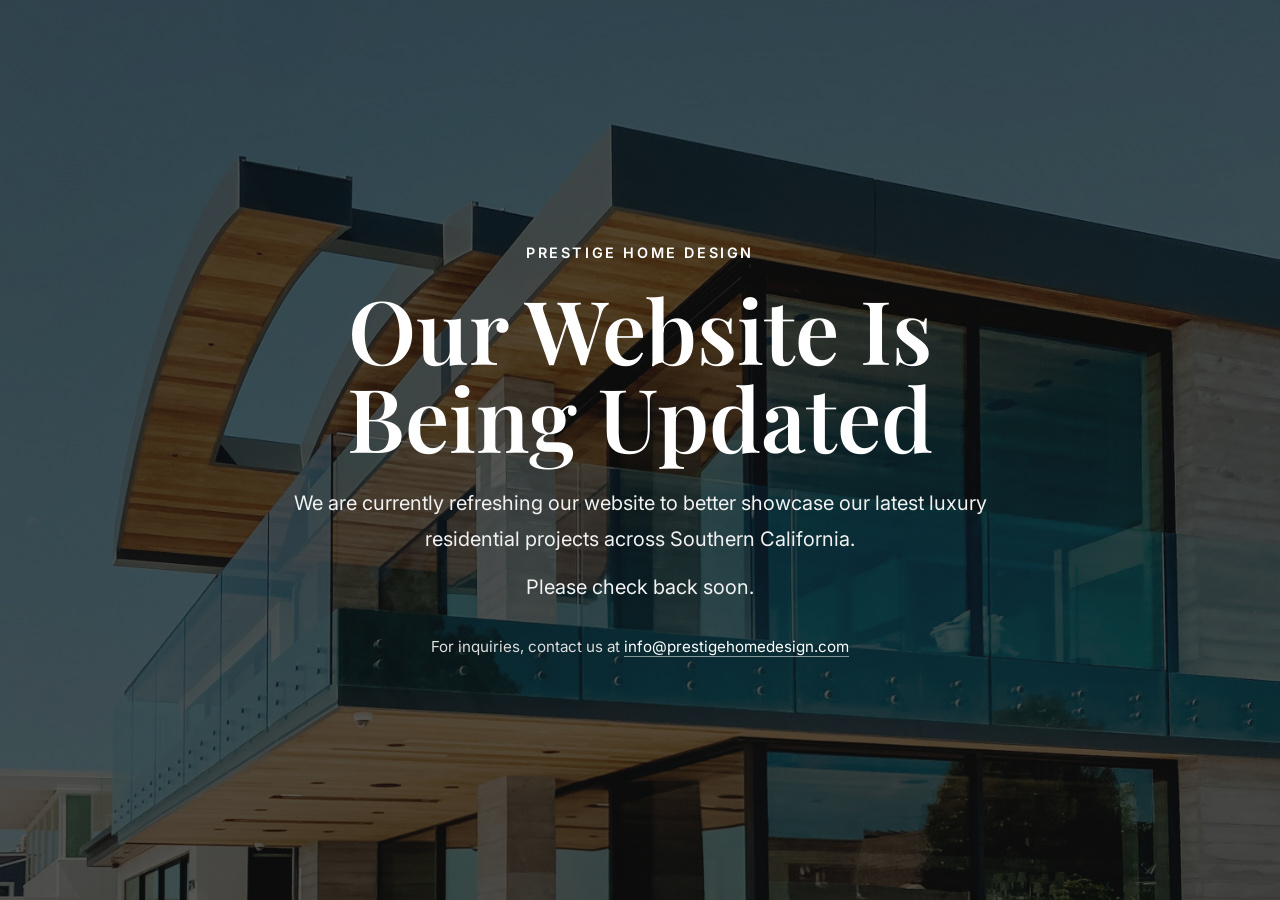
==== commit bbce5f35: "Update index.html" ====
--- a/index.html
+++ b/index.html
@@ -3,117 +3,106 @@
 <head>
   <meta charset="utf-8" />
   <meta name="viewport" content="width=device-width, initial-scale=1" />
-  <meta name="description" content="PrestigeHomeDesign delivers elevated remodels, additions, ADUs, and ground-up builds across Southern California." />
-  <title>PrestigeHomeDesign | Southern California Construction</title>
+  <title>Prestige Home Design | Website Update</title>
 
   <link rel="preconnect" href="https://fonts.googleapis.com">
   <link rel="preconnect" href="https://fonts.gstatic.com" crossorigin>
-  <link href="https://fonts.googleapis.com/css2?family=Inter:wght@400;600;700&family=Playfair+Display:wght@500;600;700&display=swap" rel="stylesheet">
+  <link href="https://fonts.googleapis.com/css2?family=Inter:wght@400;500;600&family=Playfair+Display:wght@500;600;700&display=swap" rel="stylesheet">
 
-  <link rel="stylesheet" href="styles.css" />
-  <script defer src="script.js"></script>
-  <script defer src="cms-content.js"></script>
-  <script src="https://identity.netlify.com/v1/netlify-identity-widget.js"></script>
+  <style>
+    * {
+      margin: 0;
+      padding: 0;
+      box-sizing: border-box;
+    }
+
+    body {
+      min-height: 100vh;
+      font-family: "Inter", sans-serif;
+      color: #fff;
+      background:
+        linear-gradient(rgba(15, 15, 15, 0.65), rgba(15, 15, 15, 0.65)),
+        url("assets/img/hero-home.jpg") center/cover no-repeat;
+      display: flex;
+      justify-content: center;
+      align-items: center;
+      text-align: center;
+      padding: 24px;
+    }
+
+    .maintenance {
+      max-width: 760px;
+      animation: fadeIn 1s ease forwards;
+    }
+
+    .brand {
+      font-size: 0.9rem;
+      letter-spacing: 0.18em;
+      text-transform: uppercase;
+      margin-bottom: 24px;
+      font-weight: 600;
+    }
+
+    h1 {
+      font-family: "Playfair Display", serif;
+      font-size: clamp(2.8rem, 7vw, 5.5rem);
+      line-height: 1;
+      margin-bottom: 24px;
+      font-weight: 600;
+    }
+
+    p {
+      font-size: clamp(1rem, 2vw, 1.25rem);
+      line-height: 1.8;
+      color: #f1f1f1;
+      margin-bottom: 12px;
+    }
+
+    .contact {
+      margin-top: 32px;
+      font-size: 0.95rem;
+      color: #ddd;
+    }
+
+    .contact a {
+      color: #fff;
+      text-decoration: none;
+      border-bottom: 1px solid rgba(255, 255, 255, 0.5);
+    }
+
+    @keyframes fadeIn {
+      from {
+        opacity: 0;
+        transform: translateY(18px);
+      }
+
+      to {
+        opacity: 1;
+        transform: translateY(0);
+      }
+    }
+  </style>
 </head>
-<body data-page="home">
-  <a class="skip-link" href="#main">Skip to content</a>
 
-  <header class="site-header">
-    <div class="container header-inner">
-      <a class="brand" href="index.html" aria-label="PrestigeHomeDesign Home">
-        <img id="brandLogo" class="brand-logo" src="" alt="PrestigeHomeDesign logo" hidden />
-        <div>
-          <div class="brand-name" id="brandName">PrestigeHomeDesign</div>
-          <div class="brand-tag" id="brandTagline">Residential construction • Southern California</div>
-        </div>
-      </a>
+<body>
+  <main class="maintenance">
+    <div class="brand">Prestige Home Design</div>
 
-      <nav class="nav" aria-label="Primary navigation">
-        <button class="mobile-toggle" type="button" data-nav-toggle aria-expanded="false" aria-controls="nav-links">
-          Menu
-        </button>
-        <div id="nav-links" class="nav-links" data-nav-links>
-          <a href="about.html">About</a>
-          <a href="services.html">Services</a>
-          <a href="projects.html">Projects</a>
-          <a href="contact.html">Contact</a>
-        </div>
-      </nav>
+    <h1>Our Website Is Being Updated</h1>
+
+    <p>
+      We are currently refreshing our website to better showcase our latest
+      luxury residential projects across Southern California.
+    </p>
+
+    <p>
+      Please check back soon.
+    </p>
+
+    <div class="contact">
+      For inquiries, contact us at
+      <a href="mailto:info@prestigehomedesign.com">info@prestigehomedesign.com</a>
     </div>
-  </header>
-
-  <main id="main">
-    <!-- HERO (matches your screenshot 1) -->
-    <section class="hero">
-      <div class="container hero-grid">
-        <div>
-          <div class="eyebrow" id="homeEyebrow">Minimal. Elegant. Built to last.</div>
-          <h1 id="homeHeadline">Elevated remodels, additions, ADUs & ground-up builds.</h1>
-          <p class="lead" id="homeLead">
-            PrestigeHomeDesign delivers clean, modern craftsmanship across Southern California — kitchens, baths,
-            additions, and new construction with a calm, high-end finish.
-          </p>
-
-          <div class="actions">
-            <a class="btn btn-accent" id="ctaPrimary" href="projects.html">Explore projects</a>
-            <a class="btn btn-ghost" id="ctaSecondary" href="services.html">See services</a>
-          </div>
-
-          <div class="metrics" aria-label="Highlights">
-            <div class="metric">
-              <span class="metric-value" id="m1Value">Premium</span>
-              <span class="metric-label" id="m1Label">Craft + finish</span>
-            </div>
-            <div class="metric">
-              <span class="metric-value" id="m2Value">Clear</span>
-              <span class="metric-label" id="m2Label">Timeline + scope</span>
-            </div>
-            <div class="metric">
-              <span class="metric-value" id="m3Value">Local</span>
-              <span class="metric-label" id="m3Label">SoCal expertise</span>
-            </div>
-          </div>
-        </div>
-
-        <div class="hero-media" aria-label="Modern Southern California home exterior">
-          <img id="homeHeroImage" src="assets/img/hero-home.jpg" alt="Modern coastal home exterior with glass balcony and warm wood accents" />
-        </div>
-      </div>
-    </section>
-
-    <!-- FEATURED WORK (matches your screenshot 2) -->
-    <section class="section">
-      <div class="container">
-        <div class="section-head">
-          <h2>Featured work</h2>
-          <p>Realistic sample photography is used for this preview. Swap with your project photos anytime.</p>
-        </div>
-
-        <!-- Populated from content/projects.json (first 2 projects) -->
-        <div class="grid" id="featuredGrid" aria-label="Featured projects"></div>
-
-        <div class="actions" style="margin-top:22px;">
-          <a class="btn btn-accent" href="contact.html#form">Contact</a>
-          <a class="btn btn-ghost" href="projects.html">View more projects</a>
-        </div>
-      </div>
-    </section>
   </main>
-
-  <footer class="site-footer">
-    <div class="container footer-inner">
-      <div>© <span id="year"></span> <span id="footerBrand">PrestigeHomeDesign</span>. All rights reserved.</div>
-      <div>
-        <a href="projects.html">Projects</a> •
-        <a href="contact.html">Contact</a>
-      </div>
-    </div>
-  </footer>
-
-  <script>
-    document.getElementById('year').textContent = new Date().getFullYear();
-  </script>
 </body>
-</html>
-
-    
+</html>
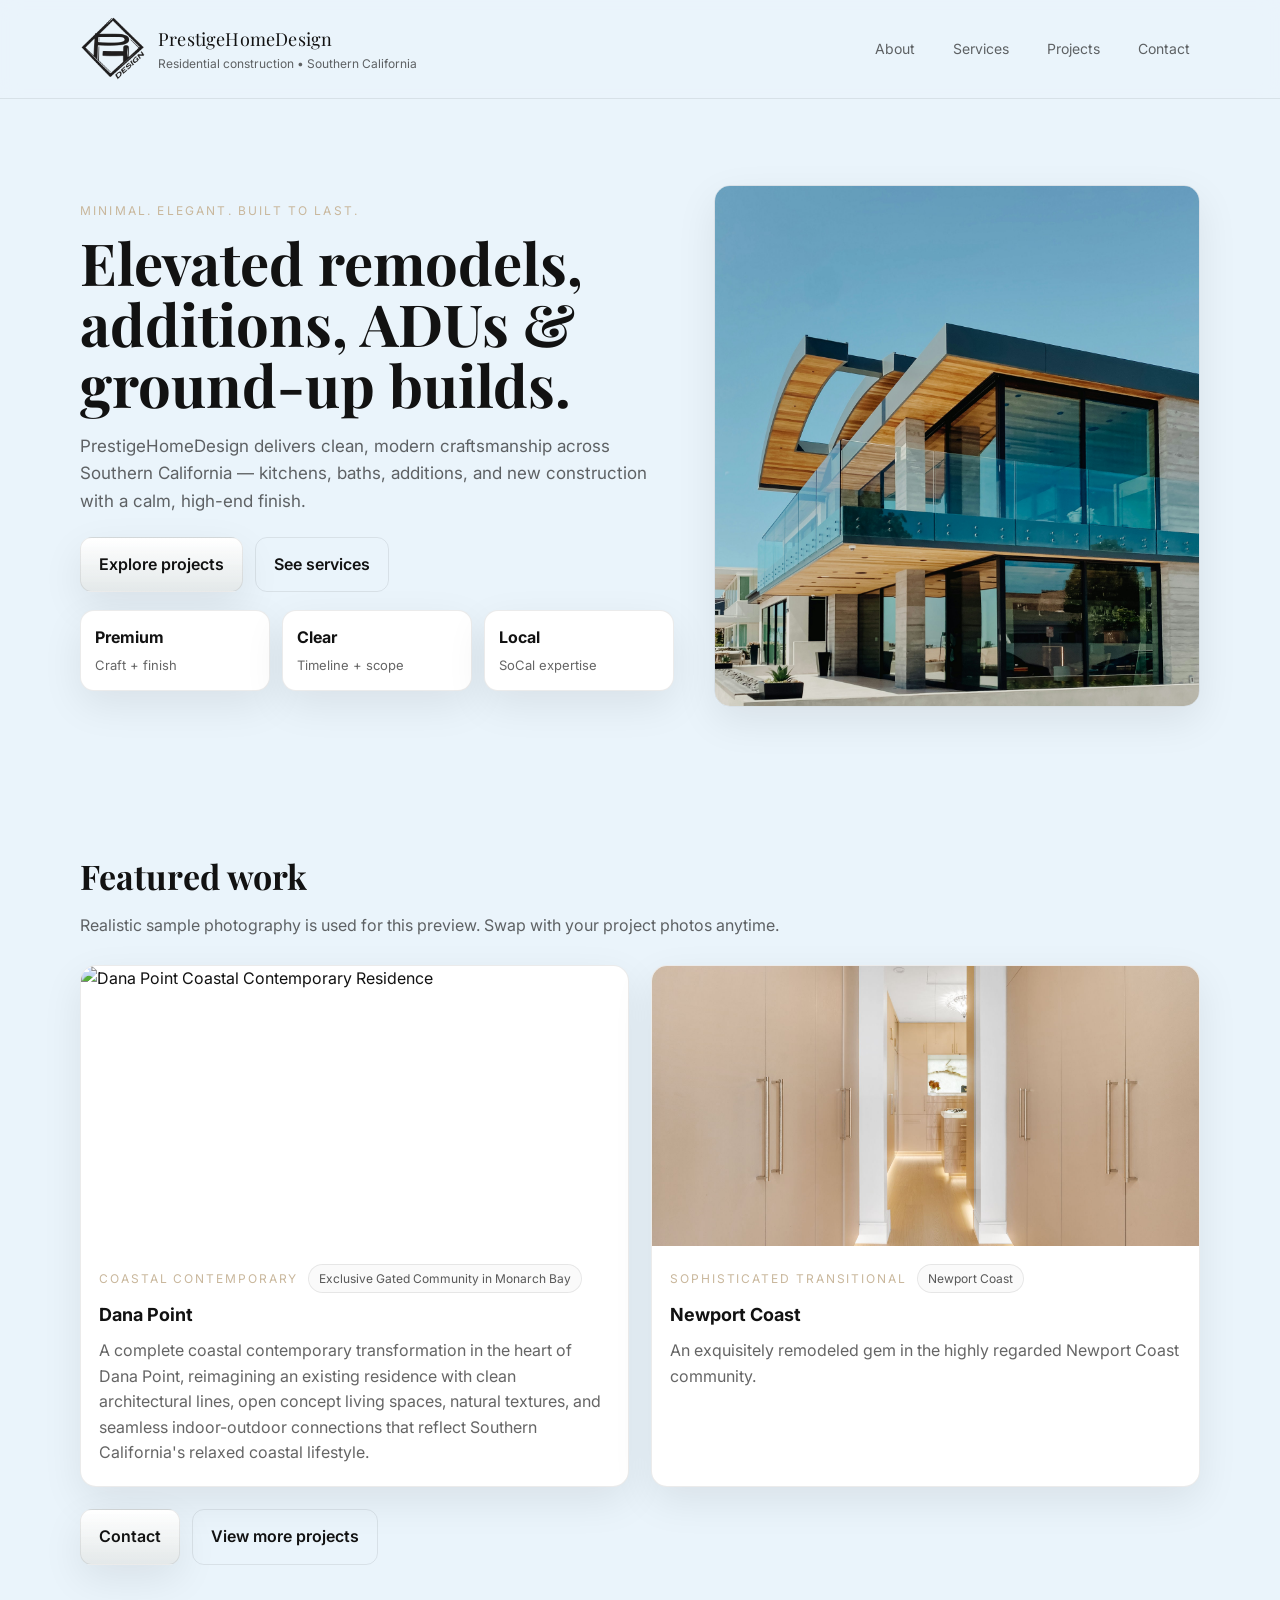
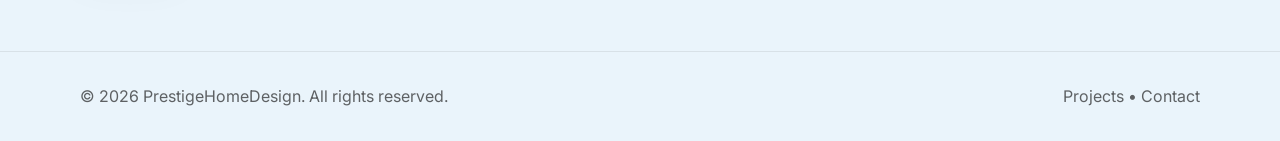
==== commit 0f4a2550: "Back running" ====
--- a/index.html
+++ b/index.html
@@ -3,106 +3,117 @@
 <head>
   <meta charset="utf-8" />
   <meta name="viewport" content="width=device-width, initial-scale=1" />
-  <title>Prestige Home Design | Website Update</title>
+  <meta name="description" content="PrestigeHomeDesign delivers elevated remodels, additions, ADUs, and ground-up builds across Southern California." />
+  <title>PrestigeHomeDesign | Southern California Construction</title>
 
   <link rel="preconnect" href="https://fonts.googleapis.com">
   <link rel="preconnect" href="https://fonts.gstatic.com" crossorigin>
-  <link href="https://fonts.googleapis.com/css2?family=Inter:wght@400;500;600&family=Playfair+Display:wght@500;600;700&display=swap" rel="stylesheet">
+  <link href="https://fonts.googleapis.com/css2?family=Inter:wght@400;600;700&family=Playfair+Display:wght@500;600;700&display=swap" rel="stylesheet">
 
-  <style>
-    * {
-      margin: 0;
-      padding: 0;
-      box-sizing: border-box;
-    }
+  <link rel="stylesheet" href="styles.css" />
+  <script defer src="script.js"></script>
+  <script defer src="cms-content.js"></script>
+  <script src="https://identity.netlify.com/v1/netlify-identity-widget.js"></script>
+</head>
+<body data-page="home">
+  <a class="skip-link" href="#main">Skip to content</a>
 
-    body {
-      min-height: 100vh;
-      font-family: "Inter", sans-serif;
-      color: #fff;
-      background:
-        linear-gradient(rgba(15, 15, 15, 0.65), rgba(15, 15, 15, 0.65)),
-        url("assets/img/hero-home.jpg") center/cover no-repeat;
-      display: flex;
-      justify-content: center;
-      align-items: center;
-      text-align: center;
-      padding: 24px;
-    }
+  <header class="site-header">
+    <div class="container header-inner">
+      <a class="brand" href="index.html" aria-label="PrestigeHomeDesign Home">
+        <img id="brandLogo" class="brand-logo" src="" alt="PrestigeHomeDesign logo" hidden />
+        <div>
+          <div class="brand-name" id="brandName">PrestigeHomeDesign</div>
+          <div class="brand-tag" id="brandTagline">Residential construction • Southern California</div>
+        </div>
+      </a>
 
-    .maintenance {
-      max-width: 760px;
-      animation: fadeIn 1s ease forwards;
-    }
+      <nav class="nav" aria-label="Primary navigation">
+        <button class="mobile-toggle" type="button" data-nav-toggle aria-expanded="false" aria-controls="nav-links">
+          Menu
+        </button>
+        <div id="nav-links" class="nav-links" data-nav-links>
+          <a href="about.html">About</a>
+          <a href="services.html">Services</a>
+          <a href="projects.html">Projects</a>
+          <a href="contact.html">Contact</a>
+        </div>
+      </nav>
+    </div>
+  </header>
 
-    .brand {
-      font-size: 0.9rem;
-      letter-spacing: 0.18em;
-      text-transform: uppercase;
-      margin-bottom: 24px;
-      font-weight: 600;
-    }
+  <main id="main">
+    <!-- HERO (matches your screenshot 1) -->
+    <section class="hero">
+      <div class="container hero-grid">
+        <div>
+          <div class="eyebrow" id="homeEyebrow">Minimal. Elegant. Built to last.</div>
+          <h1 id="homeHeadline">Elevated remodels, additions, ADUs & ground-up builds.</h1>
+          <p class="lead" id="homeLead">
+            PrestigeHomeDesign delivers clean, modern craftsmanship across Southern California — kitchens, baths,
+            additions, and new construction with a calm, high-end finish.
+          </p>
 
-    h1 {
-      font-family: "Playfair Display", serif;
-      font-size: clamp(2.8rem, 7vw, 5.5rem);
-      line-height: 1;
-      margin-bottom: 24px;
-      font-weight: 600;
-    }
+          <div class="actions">
+            <a class="btn btn-accent" id="ctaPrimary" href="projects.html">Explore projects</a>
+            <a class="btn btn-ghost" id="ctaSecondary" href="services.html">See services</a>
+          </div>
 
-    p {
-      font-size: clamp(1rem, 2vw, 1.25rem);
-      line-height: 1.8;
-      color: #f1f1f1;
-      margin-bottom: 12px;
-    }
+          <div class="metrics" aria-label="Highlights">
+            <div class="metric">
+              <span class="metric-value" id="m1Value">Premium</span>
+              <span class="metric-label" id="m1Label">Craft + finish</span>
+            </div>
+            <div class="metric">
+              <span class="metric-value" id="m2Value">Clear</span>
+              <span class="metric-label" id="m2Label">Timeline + scope</span>
+            </div>
+            <div class="metric">
+              <span class="metric-value" id="m3Value">Local</span>
+              <span class="metric-label" id="m3Label">SoCal expertise</span>
+            </div>
+          </div>
+        </div>
 
-    .contact {
-      margin-top: 32px;
-      font-size: 0.95rem;
-      color: #ddd;
-    }
+        <div class="hero-media" aria-label="Modern Southern California home exterior">
+          <img id="homeHeroImage" src="assets/img/hero-home.jpg" alt="Modern coastal home exterior with glass balcony and warm wood accents" />
+        </div>
+      </div>
+    </section>
 
-    .contact a {
-      color: #fff;
-      text-decoration: none;
-      border-bottom: 1px solid rgba(255, 255, 255, 0.5);
-    }
+    <!-- FEATURED WORK (matches your screenshot 2) -->
+    <section class="section">
+      <div class="container">
+        <div class="section-head">
+          <h2>Featured work</h2>
+          <p>Realistic sample photography is used for this preview. Swap with your project photos anytime.</p>
+        </div>
 
-    @keyframes fadeIn {
-      from {
-        opacity: 0;
-        transform: translateY(18px);
-      }
+        <!-- Populated from content/projects.json (first 2 projects) -->
+        <div class="grid" id="featuredGrid" aria-label="Featured projects"></div>
 
-      to {
-        opacity: 1;
-        transform: translateY(0);
-      }
-    }
-  </style>
-</head>
+        <div class="actions" style="margin-top:22px;">
+          <a class="btn btn-accent" href="contact.html#form">Contact</a>
+          <a class="btn btn-ghost" href="projects.html">View more projects</a>
+        </div>
+      </div>
+    </section>
+  </main>
 
-<body>
-  <main class="maintenance">
-    <div class="brand">Prestige Home Design</div>
+  <footer class="site-footer">
+    <div class="container footer-inner">
+      <div>© <span id="year"></span> <span id="footerBrand">PrestigeHomeDesign</span>. All rights reserved.</div>
+      <div>
+        <a href="projects.html">Projects</a> •
+        <a href="contact.html">Contact</a>
+      </div>
+    </div>
+  </footer>
 
-    <h1>Our Website Is Being Updated</h1>
+  <script>
+    document.getElementById('year').textContent = new Date().getFullYear();
+  </script>
+</body>
+</html>
 
-    <p>
-      We are currently refreshing our website to better showcase our latest
-      luxury residential projects across Southern California.
-    </p>
-
-    <p>
-      Please check back soon.
-    </p>
-
-    <div class="contact">
-      For inquiries, contact us at
-      <a href="mailto:info@prestigehomedesign.com">info@prestigehomedesign.com</a>
-    </div>
-  </main>
-</body>
-</html>+    
--- a/styles.css
+++ b/styles.css
@@ -0,0 +1,771 @@
+
+:root {
+  --bg: #eaf4fb;
+  --panel: #ffffff;
+  --text: #121212;
+  --muted: rgba(18, 18, 18, 0.65);
+  --line: rgba(0, 0, 0, 0.08);
+  --accent: #c9b79c; /* warm stone / SoCal luxury */
+  --shadow: 0 14px 40px rgba(0, 0, 0, 0.08);
+  --radius: 16px;
+  --container: 1120px;
+}
+
+* { box-sizing: border-box; }
+html { scroll-behavior: smooth; }
+body {
+  margin: 0;
+  background: var(--bg);
+  color: var(--text);
+  font-family: "Inter", system-ui, -apple-system, Segoe UI, Roboto, Arial, sans-serif;
+  line-height: 1.6;
+}
+
+img { max-width: 100%; display: block; }
+a { color: inherit; text-decoration: none; }
+a:hover { opacity: 0.85; }
+
+.container {
+  width: min(var(--container), calc(100% - 48px));
+  margin: 0 auto;
+}
+
+.skip-link {
+  position: absolute;
+  left: -999px;
+  top: 8px;
+  padding: 10px 12px;
+  background: #fff;
+  border: 1px solid var(--line);
+  border-radius: 10px;
+  z-index: 9999;
+}
+.skip-link:focus { left: 12px; }
+
+/* HEADER */
+.site-header {
+  position: sticky;
+  top: 0;
+  z-index: 50;
+  background: rgba(234, 244, 251, 0.92);
+  backdrop-filter: blur(10px);
+  border-bottom: 1px solid var(--line);
+}
+
+.header-inner {
+  display: flex;
+  justify-content: space-between;
+  align-items: center;
+  gap: 18px;
+  padding: 16px 0;
+}
+
+.brand {
+  display: flex;
+  align-items: center;
+  gap: 12px;
+  min-width: 220px;
+}
+.brand-mark {
+  width: 42px;
+  height: 42px;
+  border-radius: 10px;
+  display: grid;
+  place-items: center;
+  font-weight: 700;
+  border: 1px solid var(--line);
+  background: #fff;
+}
+.brand-name {
+  font-family: "Playfair Display", serif;
+  font-size: 18px;
+  letter-spacing: 0.01em;
+}
+.brand-tag {
+  font-size: 12px;
+  color: var(--muted);
+}
+
+.nav {
+  display: flex;
+  align-items: center;
+  gap: 14px;
+}
+
+.nav-links {
+  display: flex;
+  gap: 18px;
+  align-items: center;
+}
+
+.nav-links a {
+  font-size: 14px;
+  color: var(--muted);
+  padding: 8px 10px;
+  border-radius: 10px;
+}
+.nav-links a[aria-current="page"] {
+  color: var(--text);
+  background: rgba(0,0,0,0.04);
+  border: 1px solid var(--line);
+}
+.nav-links a:hover { color: var(--text); }
+
+.mobile-toggle {
+  display: none;
+  border: 1px solid var(--line);
+  background: #fff;
+  border-radius: 12px;
+  padding: 10px 12px;
+  cursor: pointer;
+}
+
+/* HERO */
+.hero {
+  padding: 86px 0 56px;
+}
+
+.hero-grid {
+  display: grid;
+  grid-template-columns: 1.1fr 0.9fr;
+  gap: 40px;
+  align-items: center;
+}
+
+.eyebrow {
+  text-transform: uppercase;
+  letter-spacing: 0.18em;
+  font-size: 12px;
+  color: var(--accent);
+  margin-bottom: 12px;
+}
+
+h1 {
+  font-family: "Playfair Display", serif;
+  font-size: clamp(40px, 5vw, 58px);
+  line-height: 1.05;
+  margin: 0 0 18px;
+}
+
+.lead {
+  font-size: 17px;
+  color: var(--muted);
+  max-width: 56ch;
+  margin: 0 0 22px;
+}
+
+.actions {
+  display: flex;
+  flex-wrap: wrap;
+  gap: 12px;
+  margin-top: 18px;
+}
+
+/* BUTTONS */
+.btn {
+  display: inline-flex;
+  align-items: center;
+  justify-content: center;
+  padding: 14px 18px;
+  border-radius: 12px;
+  border: 1px solid var(--line);
+  background: var(--panel);
+  box-shadow: var(--shadow);
+  transition: transform 0.2s ease, box-shadow 0.2s ease;
+  font-weight: 600;
+}
+.btn:hover {
+  transform: translateY(-2px);
+  box-shadow: 0 18px 50px rgba(0, 0, 0, 0.10);
+}
+.btn-ghost {
+  background: transparent;
+  box-shadow: none;
+}
+.btn-accent {
+  background: linear-gradient(180deg, #fff, rgba(201, 183, 156, 0.18));
+}
+
+.hero-media {
+  border-radius: var(--radius);
+  border: 1px solid var(--line);
+  overflow: hidden;
+  box-shadow: var(--shadow);
+}
+.hero-media img {
+  width: 100%;
+  height: 520px;
+  object-fit: cover;
+}
+
+/* SECTIONS */
+.section { padding: 86px 0; }
+ .section.alt { background: transparent; }
+
+.section-head h2 {
+  font-family: "Playfair Display", serif;
+  font-size: 34px;
+  margin: 0 0 10px;
+}
+.section-head p {
+  color: var(--muted);
+  max-width: 76ch;
+  margin: 0 0 26px;
+}
+
+/* CARDS */
+.cards {
+  display: grid;
+  grid-template-columns: repeat(4, 1fr);
+  gap: 22px;
+}
+.card {
+  background: var(--panel);
+  border-radius: var(--radius);
+  padding: 22px;
+  border: 1px solid var(--line);
+  box-shadow: var(--shadow);
+}
+.card h3 { margin: 0 0 8px; font-size: 16px; }
+.card p { margin: 0; color: var(--muted); font-size: 14px; }
+.card .pill {
+  display: inline-flex;
+  gap: 8px;
+  align-items: center;
+  font-size: 12px;
+  color: rgba(18,18,18,0.70);
+  border: 1px solid var(--line);
+  background: rgba(0,0,0,0.02);
+  padding: 6px 10px;
+  border-radius: 999px;
+  margin-bottom: 12px;
+}
+
+/* PROJECTS GRID */
+.grid {
+  display: grid;
+  grid-template-columns: repeat(12, 1fr);
+  gap: 22px;
+}
+
+.project-card {
+  grid-column: span 6;
+  background: var(--panel);
+  border: 1px solid var(--line);
+  border-radius: var(--radius);
+  overflow: hidden;
+  box-shadow: var(--shadow);
+  display: flex;
+  flex-direction: column;
+}
+.project-card img {
+  height: 280px;
+  object-fit: cover;
+  width: 100%;
+}
+.project-card .content {
+  padding: 18px 18px 20px;
+}
+.project-card .meta {
+  display: flex;
+  flex-wrap: wrap;
+  gap: 10px;
+  align-items: center;
+  margin-bottom: 8px;
+}
+.kicker {
+  font-size: 12px;
+  letter-spacing: 0.16em;
+  text-transform: uppercase;
+  color: var(--accent);
+}
+.badge {
+  font-size: 12px;
+  color: rgba(18,18,18,0.70);
+  border: 1px solid var(--line);
+  border-radius: 999px;
+  padding: 4px 10px;
+  background: rgba(0,0,0,0.02);
+}
+.project-card h3 {
+  font-size: 18px;
+  margin: 0 0 8px;
+}
+.project-card p { margin: 0; color: var(--muted); }
+
+.note {
+  padding: 16px 18px;
+  border-radius: var(--radius);
+  border: 1px solid var(--line);
+  background: rgba(201,183,156,0.12);
+  color: rgba(18,18,18,0.78);
+}
+
+/* FORM */
+.form {
+  background: var(--panel);
+  border: 1px solid var(--line);
+  border-radius: var(--radius);
+  padding: 22px;
+  box-shadow: var(--shadow);
+  max-width: 720px;
+}
+.field {
+  display: flex;
+  flex-direction: column;
+  gap: 8px;
+  margin-bottom: 14px;
+}
+label { font-weight: 600; font-size: 14px; }
+input, textarea, select {
+  font: inherit;
+  padding: 12px 12px;
+  border-radius: 12px;
+  border: 1px solid var(--line);
+  background: #fff;
+}
+textarea { min-height: 140px; resize: vertical; }
+
+.inline {
+  display: grid;
+  grid-template-columns: repeat(2, 1fr);
+  gap: 14px;
+}
+
+/* FOOTER */
+
+.site-footer {
+  border-top: 1px solid var(--line);
+  padding: 32px 0;
+  background: var(--bg);
+}
+.footer-inner {
+  display: flex;
+  justify-content: space-between;
+  gap: 14px;
+  align-items: center;
+  color: var(--muted);
+  flex-wrap: wrap;
+}
+
+/* RESPONSIVE */
+@media (max-width: 980px) {
+  .hero-grid { grid-template-columns: 1fr; }
+  .hero-media img { height: 420px; }
+  .cards { grid-template-columns: repeat(2, 1fr); }
+  .project-card { grid-column: span 12; }
+}
+
+@media (max-width: 720px) {
+  .mobile-toggle { display: inline-flex; }
+  .nav-links {
+    display: none;
+    position: absolute;
+    right: 24px;
+    top: 76px;
+    flex-direction: column;
+    align-items: stretch;
+    gap: 8px;
+    background: #fff;
+    border: 1px solid var(--line);
+    border-radius: 14px;
+    padding: 10px;
+    box-shadow: var(--shadow);
+    min-width: 220px;
+  }
+  .nav-links.is-open { display: flex; }
+  .cards { grid-template-columns: 1fr; }
+  .inline { grid-template-columns: 1fr; }
+  .container { width: min(var(--container), calc(100% - 32px)); }
+}
+
+
+/* --- Layout updates (Screenshot-inspired) --- */
+.actions {
+  display: flex;
+  gap: 12px;
+  flex-wrap: wrap;
+}
+.actions[style*="justify-content:center"] { justify-content: center; }
+
+.hero-grid .actions { margin-top: 18px; }
+
+.services-slab {
+  background: var(--bg);
+  padding: 96px 0;
+}
+.services-head {
+  text-align: center;
+  max-width: 74ch;
+  margin: 0 auto 36px;
+}
+.services-title {
+  font-family: "Playfair Display", serif;
+  font-style: italic;
+  font-weight: 600;
+  font-size: 44px;
+  margin: 0 0 14px;
+}
+.services-lead {
+  margin: 0 auto;
+  color: var(--muted);
+  font-size: 16px;
+}
+
+.services-grid {
+  display: grid;
+  grid-template-columns: repeat(2, 1fr);
+  gap: 2.5rem;
+}
+
+
+.service-card {
+  background: var(--panel);
+  border: 1px solid var(--line);
+  border-radius: var(--radius);
+  padding: 28px;
+  box-shadow: var(--shadow);
+  text-align: center;
+}
+.service-card h3 {
+  margin: 0 0 10px;
+  font-family: "Playfair Display", serif;
+  font-size: 22px;
+}
+.service-card p { margin: 0; color: var(--muted); }
+
+.service-card .bullets {
+  list-style: none;
+  padding: 0;
+  margin: 14px 0 0;
+  color: var(--muted);
+  font-size: 14px;
+}
+.service-card .bullets li { margin: 6px 0; }
+
+.about-grid {
+  display: grid;
+  grid-template-columns: 1.1fr 0.9fr;
+  gap: 48px;
+  align-items: start;
+}
+.about-title {
+  font-family: "Playfair Display", serif;
+  font-style: italic;
+  font-weight: 600;
+  font-size: 56px;
+  line-height: 1.05;
+  margin: 0 0 18px;
+}
+.about-lead {
+  margin: 0 0 18px;
+  color: var(--muted);
+  max-width: 60ch;
+}
+.about-body p { color: var(--muted); margin: 0 0 14px; }
+
+.about-media {
+  background: #d9ecfb;
+  border-radius: var(--radius);
+  overflow: hidden;
+  box-shadow: var(--shadow);
+  border: 1px solid var(--line);
+}
+.about-media img {
+  width: 100%;
+  height: 520px;
+  object-fit: cover;
+  display: block;
+}
+
+/* Responsive tweaks */
+@media (max-width: 900px) {
+  .services-grid { grid-template-columns: 1fr; }
+  .about-grid { grid-template-columns: 1fr; }
+  .about-title { font-size: 44px; }
+  .about-media img { height: 360px; }
+}
+
+/* --- CMS + Logo --- */
+.brand-logo{
+  width:66px;
+  height:66px;
+  object-fit:contain;
+  background:transparent;
+  border:none;
+  border-radius:0;
+  transform: translateZ(0);
+  transition: transform 180ms ease, filter 180ms ease;
+}
+
+/* Subtle logo hover animation */
+.brand:hover .brand-logo{
+  transform: scale(1.045) translateY(-1px);
+  filter: drop-shadow(0 10px 18px rgba(0,0,0,0.08));
+}
+/* --- Home hero metrics (CMS) --- */
+.metrics{
+  display:grid;
+  grid-template-columns:repeat(3,minmax(0,1fr));
+  gap:12px;
+  margin-top:18px;
+}
+.metric{
+  background:#fff;
+  border:1px solid var(--line);
+  border-radius:14px;
+  padding:14px;
+  box-shadow: var(--shadow);
+}
+.metric-value{display:block;font-weight:700;}
+.metric-label{display:block;color:var(--muted);font-size:13px;margin-top:4px;}
+
+@media (max-width: 900px){
+  .metrics{grid-template-columns:1fr;}
+}
+
+/* --- Contact cards --- */
+.contact-cards{
+  display:grid;
+  grid-template-columns:repeat(2,minmax(0,1fr));
+  gap:16px;
+  margin: 18px 0 26px;
+}
+.contact-card{
+  display:flex;
+  flex-direction:column;
+  gap:6px;
+  padding:16px;
+  border-radius:16px;
+  background:#fff;
+  border:1px solid var(--line);
+  box-shadow: var(--shadow);
+}
+.contact-card span{color:var(--muted); font-size:13px;}
+.contact-card strong{font-size:16px;}
+@media (max-width: 900px){
+  .contact-cards{grid-template-columns:1fr;}
+}
+
+/* OLD LAYOUT
+body[data-page="projects"] #projectsGallery {
+  display: grid;
+  grid-template-columns: repeat(12, 1fr);
+  gap: 22px;
+}
+
+
+body[data-page="projects"] #projectsGallery > .project-card:nth-child(1),
+body[data-page="projects"] #projectsGallery > .project-card:nth-child(2) {
+  grid-column: span 6;
+}
+
+
+body[data-page="projects"] #projectsGallery > .project-card:nth-child(3) {
+  grid-column: 4 / span 6; /* center in 12-col grid 
+}
+
+
+@media (max-width: 980px) {
+  body[data-page="projects"] #projectsGallery > .project-card {
+    grid-column: span 12 !important;
+  }
+}
+*/  
+/* ===============================
+   Currently Working On Section
+================================= */
+
+.project-feature {
+  margin-top: 80px;
+  padding-top: 60px;
+  border-top: 1px solid rgba(0,0,0,0.08);
+}
+
+.current-work-title {
+  font-family: "Playfair Display", serif;
+  font-weight: 600;
+  font-size: clamp(28px, 3vw, 40px);
+  letter-spacing: 1px;
+  text-transform: uppercase;
+  margin-bottom: 10px;
+  position: relative;
+  display: inline-block;
+}
+
+/* Elegant underline accent */
+.current-work-title::after {
+  content: "";
+  display: block;
+  width: 60px;
+  height: 2px;
+  background: #1e3a8a; /* or your accent color */
+  margin-top: 12px;
+}
+
+#currentWorkSubtitle {
+  font-family: "Inter", sans-serif;
+  font-size: 15px;
+  letter-spacing: 1px;
+  text-transform: uppercase;
+  color: #6b7280;
+  margin-top: 6px;
+}
+
+/* ===============================
+   Luxury Project Showcase Carousel
+================================= */
+
+.project-showcase-list {
+  display: flex;
+  flex-direction: column;
+  gap: 70px;
+}
+
+.project-showcase {
+  display: grid;
+  grid-template-columns: 1.15fr 0.85fr;
+  gap: 34px;
+  align-items: center;
+  background: var(--panel);
+  border: 1px solid var(--line);
+  border-radius: 24px;
+  padding: 24px;
+  box-shadow: var(--shadow);
+}
+
+.project-carousel {
+  position: relative;
+  overflow: hidden;
+  border-radius: 20px;
+  background: #fff;
+}
+
+.project-carousel img {
+  width: 100%;
+  height: 560px;
+  object-fit: cover;
+}
+
+.carousel-btn {
+  position: absolute;
+  top: 50%;
+  transform: translateY(-50%);
+  width: 46px;
+  height: 46px;
+  border-radius: 999px;
+  border: 1px solid var(--line);
+  background: rgba(255,255,255,0.88);
+  font-size: 34px;
+  line-height: 1;
+  cursor: pointer;
+  box-shadow: var(--shadow);
+}
+
+.carousel-prev {
+  left: 16px;
+}
+
+.carousel-next {
+  right: 16px;
+}
+
+.carousel-dots {
+  position: absolute;
+  left: 0;
+  right: 0;
+  bottom: 16px;
+  display: flex;
+  justify-content: center;
+  gap: 8px;
+}
+
+.carousel-dots button {
+  width: 9px;
+  height: 9px;
+  border-radius: 999px;
+  border: none;
+  background: rgba(255,255,255,0.55);
+  cursor: pointer;
+}
+
+.carousel-dots button.is-active {
+  background: #fff;
+  transform: scale(1.25);
+}
+
+.project-showcase-content h2 {
+  font-family: "Playfair Display", serif;
+  font-size: clamp(32px, 4vw, 48px);
+  line-height: 1.05;
+  margin: 8px 0 4px;
+}
+
+.project-style {
+  font-size: 17px;
+  font-weight: 600;
+  color: var(--accent);
+  margin: 0 0 16px;
+}
+
+.project-showcase-content p {
+  color: var(--muted);
+  margin-bottom: 18px;
+}
+
+.project-details {
+  display: flex;
+  flex-wrap: wrap;
+  gap: 10px;
+  margin: 22px 0;
+}
+
+.project-detail {
+  border: 1px solid var(--line);
+  border-radius: 999px;
+  padding: 7px 12px;
+  font-size: 13px;
+  background: rgba(201,183,156,0.12);
+}
+
+.project-team {
+  border-top: 1px solid var(--line);
+  padding-top: 16px;
+}
+
+.project-team p {
+  margin: 5px 0;
+  font-size: 14px;
+}
+
+@media (max-width: 980px) {
+  .project-showcase {
+    grid-template-columns: 1fr;
+  }
+
+  .project-carousel img {
+    height: 420px;
+  }
+}
+
+@media (max-width: 600px) {
+  .project-showcase {
+    padding: 16px;
+  }
+
+  .project-carousel img {
+    height: 300px;
+  }
+
+  .carousel-btn {
+    width: 38px;
+    height: 38px;
+    font-size: 28px;
+  }
+}
+
+.project-showcase-list {
+  display: flex !important;
+  flex-direction: column;
+  gap: 70px;
+}
